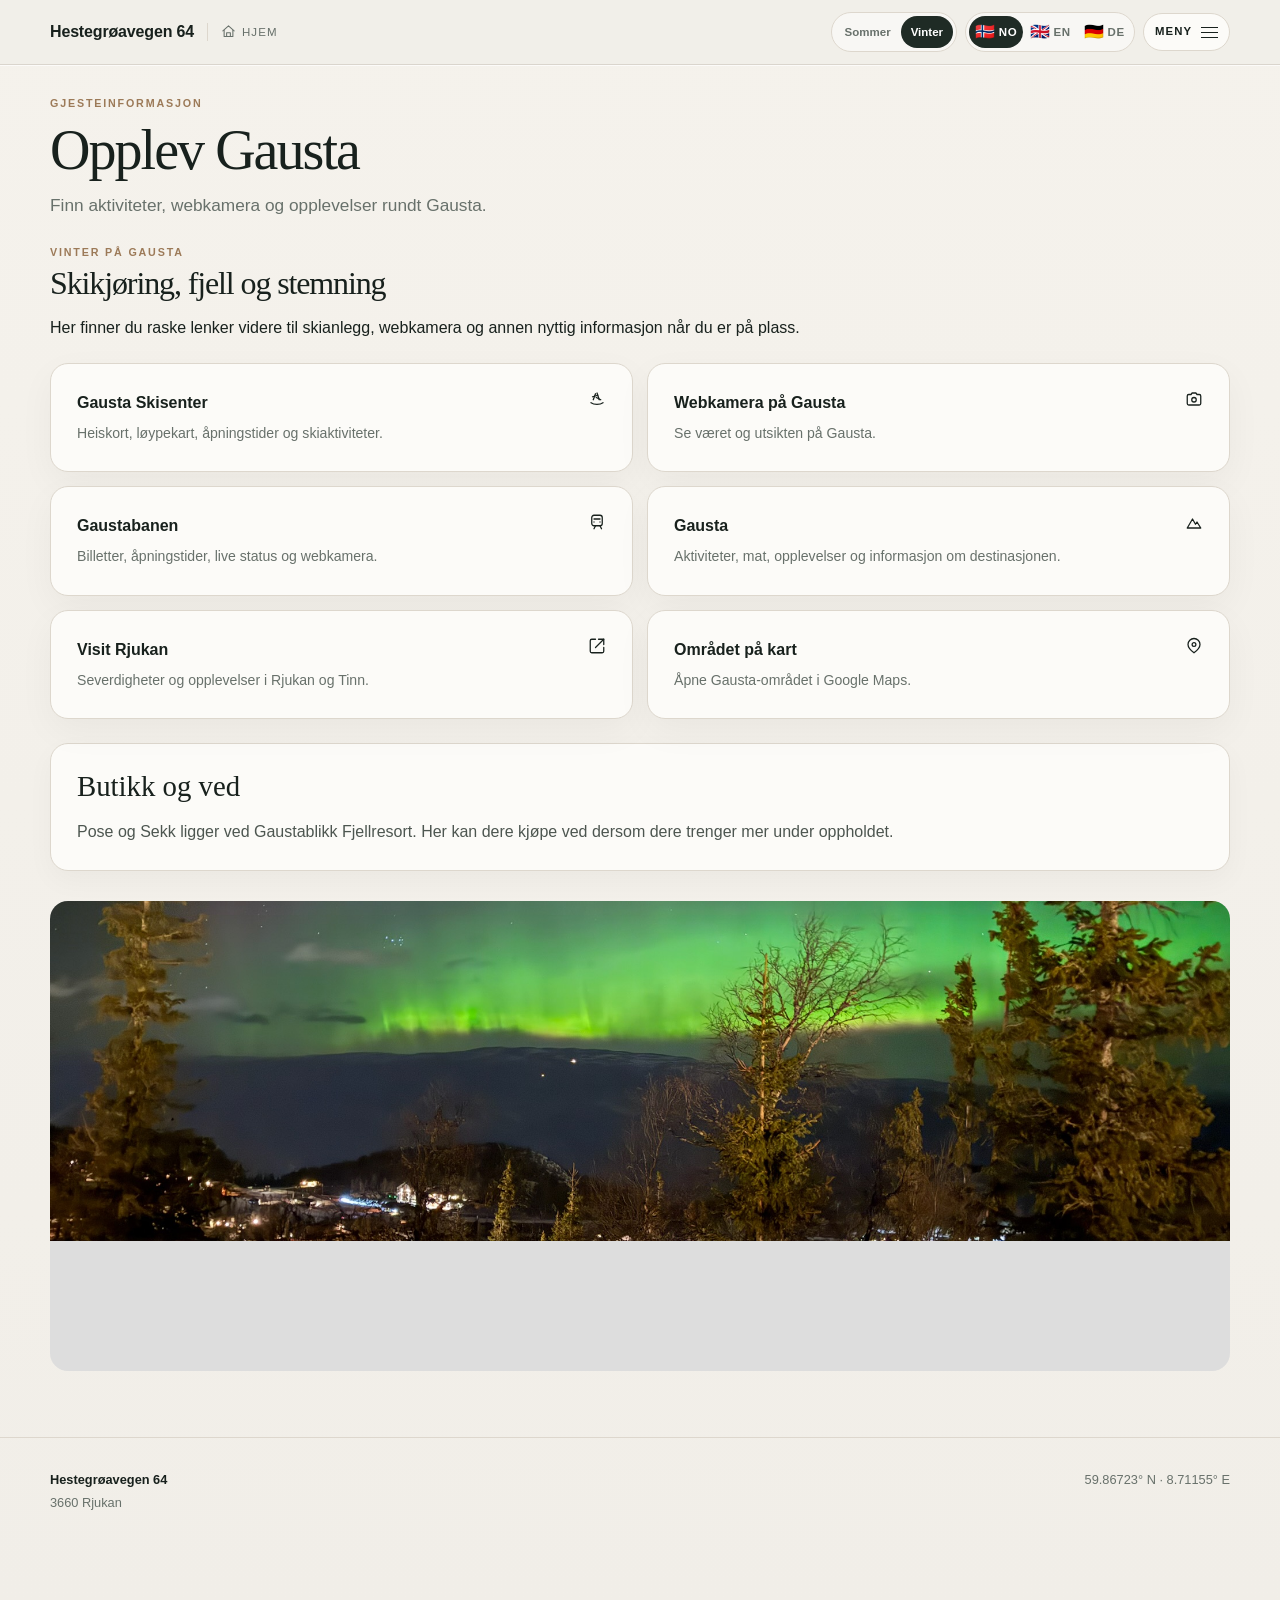
==== area.html @ 456c6215 "Add files via upload" ====
<!doctype html>
<html lang="no"><head>
<meta charset="utf-8"><meta name="viewport" content="width=device-width,initial-scale=1">
<meta name="theme-color" content="#1d2a24">
<title>Opplev Gausta · Hestegrøavegen 64</title>
<meta name="description" content="Finn aktiviteter, webkamera og opplevelser rundt Gausta.">
<link rel="stylesheet" href="site.css?v=18">
</head><body>

<header class="topbar">
<div class="wrap topbar-inner">
  <div class="brand-group"><a class="brand" href="index.html">Hestegrøavegen 64</a><a class="home-shortcut" href="index.html"><svg class="mini-icon" viewBox="0 0 24 24" fill="none" stroke="currentColor" stroke-width="1.7" stroke-linecap="round" stroke-linejoin="round" aria-hidden="true"><path d="m3 11 9-8 9 8"/><path d="M5 10v10h14V10"/><path d="M9 20v-6h6v6"/></svg><span data-no="Hjem" data-en="Home" data-de="Startseite">Hjem</span></a></div>
  <nav class="nav" id="nav"><div class="nav-mobile-title"><span data-no="Alle sider" data-en="All pages" data-de="Alle Seiten">Alle sider</span></div><a href="before.html" data-no="Før turen" data-en="Before your trip" data-de="Vor der Reise">Før turen</a><a href="arrival.html" data-no="Ankomst" data-en="Arrival" data-de="Anreise">Ankomst</a><a href="cabin.html" data-no="Under oppholdet" data-en="During your stay" data-de="Während des Aufenthalts">Under oppholdet</a><a href="checkout.html" data-no="Utsjekking" data-en="Check-out" data-de="Abreise">Utsjekking</a><a href="area.html" class="active" aria-current="page" data-no="Gausta" data-en="Gausta" data-de="Gausta">Gausta</a><a href="contact.html" data-no="Kontakt" data-en="Contact" data-de="Kontakt">Kontakt</a></nav>
  <div class="top-actions">
    <div class="season-switch" role="group" aria-label="Sesong" data-aria-no="Sesong" data-aria-en="Season" data-aria-de="Jahreszeit">
      <button class="season-btn" data-season="summer"><span data-no="Sommer" data-en="Summer" data-de="Sommer">Sommer</span></button>
      <button class="season-btn active" data-season="winter"><span data-no="Vinter" data-en="Winter" data-de="Winter">Vinter</span></button>
    </div>
    <div class="lang-switch" role="group" aria-label="Språk" data-aria-no="Språk" data-aria-en="Language" data-aria-de="Sprache"><button type="button" class="lang active" data-lang="no" aria-label="Norsk" lang="no" aria-pressed="true"><span class="lang-flag" aria-hidden="true">🇳🇴</span><span>NO</span></button><button type="button" class="lang" data-lang="en" aria-label="English" lang="en" aria-pressed="false"><span class="lang-flag" aria-hidden="true">🇬🇧</span><span>EN</span></button><button type="button" class="lang" data-lang="de" aria-label="Deutsch" lang="de" aria-pressed="false"><span class="lang-flag" aria-hidden="true">🇩🇪</span><span>DE</span></button></div>
    <button class="menu-btn" id="menuBtn" aria-expanded="false" aria-controls="nav"><span class="menu-label" data-no="Meny" data-en="Menu" data-de="Menü">Meny</span><span class="hamb"><i></i><i></i><i></i></span></button>
  </div>
</div>
</header>
<nav class="page-quicknav wrap" aria-label="Hurtigmeny" data-aria-no="Hurtigmeny" data-aria-en="Quick navigation" data-aria-de="Schnellnavigation"><a href="before.html" data-no="Før turen" data-en="Before your trip" data-de="Vor der Reise">Før turen</a><a href="arrival.html" data-no="Ankomst" data-en="Arrival" data-de="Anreise">Ankomst</a><a href="cabin.html" data-no="Under oppholdet" data-en="During your stay" data-de="Während des Aufenthalts">Under oppholdet</a><a href="checkout.html" data-no="Utsjekking" data-en="Check-out" data-de="Abreise">Utsjekking</a><a href="area.html" class="active" aria-current="page" data-no="Gausta" data-en="Gausta" data-de="Gausta">Gausta</a><a href="contact.html" data-no="Kontakt" data-en="Contact" data-de="Kontakt">Kontakt</a></nav>
<div class="pagehead"><div class="wrap">
  <p class="kicker" data-no="Gjesteinformasjon" data-en="Guest information" data-de="Gästeinformationen">Gjesteinformasjon</p>
  <h1 data-no="Opplev Gausta" data-en="Explore Gausta" data-de="Gausta erleben">Opplev Gausta</h1>
  <p class="pagelead" data-no="Finn aktiviteter, webkamera og opplevelser rundt Gausta." data-en="Find activities, webcams and experiences around Gausta." data-de="Entdecken Sie Aktivitäten, Webcams und Erlebnisse rund um Gausta.">Finn aktiviteter, webkamera og opplevelser rundt Gausta.</p>
</div></div>
<main class="content"><div class="wrap">

    <div class="gausta-intro winter-only">
      <p class="kicker" data-no="Vinter på Gausta" data-en="Winter at Gausta" data-de="Winter in Gausta">Vinter på Gausta</p>
      <h2 class="section-heading" data-no="Skikjøring, fjell og stemning" data-en="Skiing, mountains and atmosphere" data-de="Skifahren, Berge und gemütliche Atmosphäre">Skikjøring, fjell og stemning</h2>
      <p data-no="Her finner du raske lenker videre til skianlegg, webkamera og annen nyttig informasjon når du er på plass." data-en="Here you will find quick links to the ski resort, webcams and other useful information once you arrive." data-de="Hier finden Sie Links zum Skigebiet, zu Webcams und weitere nützliche Informationen für Ihren Aufenthalt.">Her finner du raske lenker videre til skianlegg, webkamera og annen nyttig informasjon når du er på plass.</p>
    </div>
    <div class="gausta-intro summer-only">
      <p class="kicker" data-no="Sommer på Gausta" data-en="Summer at Gausta" data-de="Sommer in Gausta">Sommer på Gausta</p>
      <h2 class="section-heading" data-no="Turer, utsikt og rolige dager" data-en="Hikes, views and slower days" data-de="Wanderungen, Aussicht und ruhige Tage">Turer, utsikt og rolige dager</h2>
      <p data-no="Sommeren på Gausta byr på turer, utsikt og lange dager ute. Bruk lenkene under for å planlegge aktiviteter og opplevelser i området." data-en="Summer at Gausta is made for hikes, views and long days outside. Use the links below to plan activities and experiences in the area." data-de="Der Sommer in Gausta bietet Wanderungen, schöne Ausblicke und lange Tage im Freien. Mit den folgenden Links können Sie Ihre Aktivitäten in der Umgebung planen.">Sommeren på Gausta byr på turer, utsikt og lange dager ute. Bruk lenkene under for å planlegge aktiviteter og opplevelser i området.</p>
    </div>
<div class="links">
  <a class="linkcard winter-only" href="https://www.gausta.com/gausta-skisenter/" target="_blank" rel="noopener"><div><strong data-no="Gausta Skisenter" data-en="Gausta Ski Resort" data-de="Skigebiet Gausta">Gausta Skisenter</strong><span data-no="Heiskort, løypekart, åpningstider og skiaktiviteter." data-en="Lift passes, piste map, opening hours and ski activities." data-de="Skipässe, Pistenplan, Öffnungszeiten und Wintersport.">Heiskort, løypekart, åpningstider og skiaktiviteter.</span></div><svg class="icon-svg" viewBox="0 0 24 24" fill="none" stroke="currentColor" stroke-width="1.7" stroke-linecap="round" stroke-linejoin="round" aria-hidden="true"><path d="M4 17c4 3 12 3 16 0"/><path d="M7 13 10 5"/><path d="m12 4 3 9"/><path d="m6 9 7-2"/><path d="m11 10 6 3"/></svg></a>
  <a class="linkcard" href="https://www.gausta.com/webkamera/" target="_blank" rel="noopener"><div><strong data-no="Webkamera på Gausta" data-en="Gausta webcams" data-de="Webcams in Gausta">Webkamera på Gausta</strong><span data-no="Se været og utsikten på Gausta." data-en="See the weather and views at Gausta." data-de="Sehen Sie das Wetter und die Aussicht in Gausta.">Se været og utsikten på Gausta.</span></div><svg class="icon-svg" viewBox="0 0 24 24" fill="none" stroke="currentColor" stroke-width="1.7" stroke-linecap="round" stroke-linejoin="round" aria-hidden="true"><path d="M14.5 4 16 6h3a2 2 0 0 1 2 2v10a2 2 0 0 1-2 2H5a2 2 0 0 1-2-2V8a2 2 0 0 1 2-2h3l1.5-2h5Z"/><circle cx="12" cy="13" r="3"/></svg></a>
  <a class="linkcard" href="https://gaustabanen.no/" target="_blank" rel="noopener"><div><strong>Gaustabanen</strong><span data-no="Billetter, åpningstider, live status og webkamera." data-en="Tickets, opening hours, live status and webcam." data-de="Tickets, Öffnungszeiten, aktueller Betriebsstatus und Webcams.">Billetter, åpningstider, live status og webkamera.</span></div><svg class="icon-svg" viewBox="0 0 24 24" fill="none" stroke="currentColor" stroke-width="1.7" stroke-linecap="round" stroke-linejoin="round" aria-hidden="true"><rect x="5" y="3" width="14" height="14" rx="3"/><path d="M8 21l2-4"/><path d="M16 17l2 4"/><path d="M8 8h8"/><path d="M8 12h.01"/><path d="M16 12h.01"/></svg></a>
  <a class="linkcard" href="https://www.gausta.com/" target="_blank" rel="noopener"><div><strong>Gausta</strong><span data-no="Aktiviteter, mat, opplevelser og informasjon om destinasjonen." data-en="Activities, dining, experiences and destination information." data-de="Aktivitäten, Gastronomie, Erlebnisse und Informationen zum Urlaubsort.">Aktiviteter, mat, opplevelser og informasjon om destinasjonen.</span></div><svg class="icon-svg" viewBox="0 0 24 24" fill="none" stroke="currentColor" stroke-width="1.7" stroke-linecap="round" stroke-linejoin="round" aria-hidden="true"><path d="m3 20 7-12 4 7 2-3 5 8H3Z"/></svg></a>
  <a class="linkcard" href="https://www.visitrjukan.com/" target="_blank" rel="noopener"><div><strong>Visit Rjukan</strong><span data-no="Severdigheter og opplevelser i Rjukan og Tinn." data-en="Attractions and experiences in Rjukan and Tinn." data-de="Sehenswürdigkeiten und Erlebnisse in Rjukan und Tinn.">Severdigheter og opplevelser i Rjukan og Tinn.</span></div><svg class="icon-svg" viewBox="0 0 24 24" fill="none" stroke="currentColor" stroke-width="1.7" stroke-linecap="round" stroke-linejoin="round" aria-hidden="true"><path d="M14 3h7v7"/><path d="M10 14 21 3"/><path d="M21 14v5a2 2 0 0 1-2 2H5a2 2 0 0 1-2-2V5a2 2 0 0 1 2-2h5"/></svg></a>
  <a class="linkcard" href="https://www.google.com/maps/search/?api=1&query=Gausta+Rjukan" target="_blank" rel="noopener"><div><strong data-no="Området på kart" data-en="Area map" data-de="Umgebung auf der Karte">Området på kart</strong><span data-no="Åpne Gausta-området i Google Maps." data-en="Open the Gausta area in Google Maps." data-de="Die Umgebung von Gausta in Google Maps öffnen.">Åpne Gausta-området i Google Maps.</span></div><svg class="icon-svg" viewBox="0 0 24 24" fill="none" stroke="currentColor" stroke-width="1.7" stroke-linecap="round" stroke-linejoin="round" aria-hidden="true"><path d="M20 10c0 5-8 11-8 11S4 15 4 10a8 8 0 1 1 16 0Z"/><circle cx="12" cy="10" r="2.5"/></svg></a>
</div>
<div class="section-zero"><section class="info-card"><h2  data-no="Butikk og ved" data-en="Shop and firewood" data-de="Geschäft und Brennholz">Butikk og ved</h2><p  data-no="Pose og Sekk ligger ved Gaustablikk Fjellresort. Her kan dere kjøpe ved dersom dere trenger mer under oppholdet." data-en="Pose og Sekk is by Gaustablikk Fjellresort. You can buy extra firewood here during your stay." data-de="Pose og Sekk liegt beim Gaustablikk Fjellresort. Dort können Sie zusätzliches Brennholz für Ihren Aufenthalt kaufen.">Pose og Sekk ligger ved Gaustablikk Fjellresort. Her kan dere kjøpe ved dersom dere trenger mer under oppholdet.</p></section></div><div class="season-showcase compact" data-season-panel="winter">
  <div class="gausta-photo">
    <div class="showcase-media compact-media">
      <div class="media-card large"><img loading="lazy" decoding="async" src="aurora.jpg" alt="Nordlys over Gausta" data-alt-no="Nordlys over Gausta" data-alt-en="Nordlys over Gausta" data-alt-de="Nordlichter über Gausta"></div>
    </div>

  </div>
</div>

<div class="season-showcase compact" data-season-panel="summer">
  <div class="gausta-photo">
    <div class="showcase-media compact-media">
      <div class="media-card large"><img loading="lazy" decoding="async" src="summer-deck.jpg" alt="Terrasse med sommerutsikt" data-alt-no="Terrasse med sommerutsikt" data-alt-en="Terrasse med sommerutsikt" data-alt-de="Terrasse mit Sommerausblick"></div>
    </div>

  </div>
</div>

</div></main>

<footer>
  <div class="wrap footer-grid">
    <div><strong>Hestegrøavegen 64</strong><span>3660 Rjukan</span></div>
    <div><span>59.86723° N · 8.71155° E</span></div>
  </div>
</footer>

<script src="site.js?v=18"></script>
</body></html>
---- site.css ----
:root{
 --bg:#f1efe9;--paper:#fbfaf7;--ink:#18211d;--muted:#68716b;--brand:#1f2b25;--accent:#9c7a58;
 --line:#d8d3ca;--soft:#e9e5de;--danger:#782f2f;--danger-bg:#f5ece9;--max:1180px;
 --shadow:0 18px 50px rgba(26,34,29,.09)
}
*{box-sizing:border-box}html{scroll-behavior:smooth}body{margin:0;background:var(--bg);color:var(--ink);font-family:-apple-system,BlinkMacSystemFont,"Segoe UI",Inter,Arial,sans-serif;line-height:1.58;-webkit-font-smoothing:antialiased}img{max-width:100%;display:block}a{color:inherit}button{font:inherit}.wrap{width:min(var(--max),calc(100% - 44px));margin:auto}
.topbar{position:sticky;top:0;z-index:70;background:rgba(241,239,233,.96);backdrop-filter:blur(18px);border-bottom:1px solid rgba(216,211,202,.9)}
.topbar-inner{height:74px;display:flex;align-items:center;justify-content:space-between;gap:22px}.brand-group{display:flex;align-items:center;gap:13px;min-width:0}.brand{font-weight:690;text-decoration:none;white-space:nowrap;letter-spacing:.002em}.home-shortcut{display:inline-flex;align-items:center;gap:6px;text-decoration:none;color:var(--muted);font-size:.72rem;text-transform:uppercase;letter-spacing:.09em;padding-left:13px;border-left:1px solid var(--line)}.mini-icon{width:15px;height:15px}
.nav{display:flex;align-items:center;gap:2px}.nav-mobile-title{display:none}.nav a{position:relative;text-decoration:none;font-size:.85rem;color:#505952;padding:10px 8px}.nav a:after{content:"";position:absolute;left:8px;right:8px;bottom:4px;height:1px;background:var(--ink);transform:scaleX(0);transform-origin:left;transition:.18s}.nav a:hover:after,.nav a.active:after{transform:scaleX(1)}.nav a.active{font-weight:650;color:var(--ink)}
.top-actions{display:flex;align-items:center;gap:8px}.season-switch,.lang-switch{display:flex;align-items:center;border:1px solid var(--line);background:rgba(255,255,255,.5);padding:3px;height:36px}.season-btn,.lang{border:0;background:transparent;height:28px;display:grid;place-items:center;cursor:pointer;color:var(--muted);font-size:.72rem;font-weight:720}.season-btn{padding:0 10px}.lang{width:35px;letter-spacing:.05em}.season-btn.active,.lang.active{background:var(--brand);color:#fff}
.menu-btn{display:none;align-items:center;gap:9px;height:38px;border:1px solid var(--line);background:var(--paper);padding:0 11px;cursor:pointer;color:var(--ink)}.menu-label{font-size:.71rem;text-transform:uppercase;letter-spacing:.09em;font-weight:760}.hamb{width:17px;display:grid;gap:4px}.hamb i{display:block;height:1px;background:currentColor}
.hero{min-height:82vh;position:relative;display:grid;align-items:end;background:url("hero.jpg") center 46%/cover no-repeat}.hero:before{content:"";position:absolute;inset:0;background:linear-gradient(180deg,rgba(12,18,15,.03) 20%,rgba(12,18,15,.81) 100%)}.hero-inner{position:relative;color:white;padding:128px 0 66px}
.kicker{margin:0 0 14px;text-transform:uppercase;letter-spacing:.17em;font-size:.67rem;font-weight:760;color:var(--accent)}.hero .kicker{color:#e2d1be}
.hero h1,.pagehead h1,.section-title h2,.section-heading,.feature-card h3,.contact-panel h2{font-family:"Iowan Old Style","Palatino Linotype","Book Antiqua",Palatino,Georgia,serif}.hero h1{font-size:clamp(3.5rem,8vw,7.2rem);font-weight:400;letter-spacing:-.045em;line-height:.84;margin:0;max-width:860px}.hero-intro{font-size:clamp(1.02rem,1.8vw,1.22rem);max-width:580px;color:#eef0ed;margin:25px 0 35px}.hero-meta{display:flex;flex-wrap:wrap;gap:16px 34px;padding-top:24px;border-top:1px solid rgba(255,255,255,.27);max-width:810px}.hero-meta div{min-width:150px}.hero-meta span{display:block;font-size:.67rem;text-transform:uppercase;letter-spacing:.11em;color:#d2d7d3;margin-bottom:3px}.hero-meta strong{font-size:.98rem;font-weight:620}
.home-intro{padding:86px 0 28px}.section-title{max-width:760px}.section-title h2{font-weight:400;letter-spacing:-.03em;line-height:1.01;font-size:clamp(2.35rem,5vw,4.1rem);margin:0}.lead,.pagelead{color:var(--muted);max-width:720px}.lead{font-size:1.02rem}
.primary-grid{display:grid;grid-template-columns:1.35fr .9fr .9fr;gap:18px;margin-top:34px}.feature-card{display:flex;min-height:285px;flex-direction:column;justify-content:space-between;background:var(--paper);border:1px solid var(--line);padding:30px;text-decoration:none;transition:.2s}.feature-card:first-child{background:var(--brand);color:#fff;border-color:var(--brand)}.feature-card:hover{transform:translateY(-3px);box-shadow:var(--shadow)}.feature-card .icon-wrap,.info-card .icon-wrap{width:40px;height:40px;display:grid;place-items:center;border:1px solid currentColor;opacity:.82}.icon-svg{width:20px;height:20px}.feature-card h3{font-size:1.95rem;font-weight:400;margin:38px 0 7px}.feature-card p{margin:0;color:var(--muted);font-size:.94rem}.feature-card:first-child p{color:#d8e1dc}.card-arrow{display:flex;align-items:center;justify-content:space-between;margin-top:28px;font-size:.75rem;text-transform:uppercase;letter-spacing:.1em;font-weight:720}
.secondary-grid{display:grid;grid-template-columns:repeat(4,1fr);margin:20px 0 92px;border-top:1px solid var(--line);border-bottom:1px solid var(--line)}.small-card{padding:24px 18px;text-decoration:none;border-right:1px solid var(--line)}.small-card:last-child{border-right:0}.small-card strong{display:block;font-size:.98rem;margin-bottom:5px}.small-card span{font-size:.84rem;color:var(--muted)}
.pagehead{padding:72px 0 40px}.back{display:inline-block;text-decoration:none;font-size:.74rem;text-transform:uppercase;letter-spacing:.12em;color:var(--muted);margin-bottom:36px}.back:before{content:"←";margin-right:8px}.pagehead h1{font-weight:400;letter-spacing:-.035em;font-size:clamp(3rem,6vw,5.4rem);line-height:.98;margin:0 0 18px}.pagelead{font-size:1.04rem;margin:0}.content{padding:0 0 88px}
.card,.info-card,.linkcard,.emergency{background:var(--paper);border:1px solid var(--line);padding:26px}.card h3,.info-card h3{margin:0 0 8px;font-size:1.04rem}.card p,.info-card p{margin:0;color:#4d5650}.info-grid{display:grid;grid-template-columns:repeat(2,1fr);gap:14px}.info-card .icon-wrap{margin-bottom:22px}.badge{display:inline-block;margin-top:15px;padding:5px 8px;border:1px solid var(--line);font-size:.72rem;font-weight:720;letter-spacing:.05em}
.cabin-hub{margin:0 0 34px}.topic-grid{display:grid;grid-template-columns:repeat(5,1fr);border-top:1px solid var(--line);border-bottom:1px solid var(--line)}.topic-grid a{display:grid;grid-template-columns:auto 1fr auto;gap:10px;align-items:center;text-decoration:none;padding:17px 14px;border-right:1px solid var(--line);transition:.18s}.topic-grid a:last-child{border-right:0}.topic-grid a:hover{background:rgba(255,255,255,.45)}.topic-index{font-size:.66rem;color:var(--accent);letter-spacing:.08em}.topic-grid strong{font-size:.9rem;font-weight:650}
.two{display:grid;grid-template-columns:1.08fr .92fr;gap:26px;align-items:start}.section{margin-top:38px}.anchor-section{scroll-margin-top:100px}.photo{overflow:hidden;background:#ddd;min-height:300px}.photo img{width:100%;height:100%;object-fit:cover}.section-heading{font-weight:400;font-size:clamp(2rem,4vw,3.2rem);line-height:1.02;margin:0 0 22px}.steps{display:grid;border-top:1px solid var(--line)}.step{display:grid;grid-template-columns:52px 1fr;gap:14px;padding:18px 0;border-bottom:1px solid var(--line)}.step-num{font-family:"Iowan Old Style",Palatino,Georgia,serif;font-size:1.28rem;color:var(--accent)}.note{margin-top:20px;padding:18px 20px;background:#e7ebe7;border-left:2px solid #31453a;color:#3c4942}
.gallery{display:grid;grid-template-columns:1.7fr 1fr 1fr;gap:10px;margin-top:24px}.gallery img{width:100%;height:220px;object-fit:cover}.gallery img:first-child{height:450px;grid-row:span 2}.btnrow{display:flex;flex-wrap:wrap;gap:10px;margin-top:20px}.btn{display:inline-flex;align-items:center;gap:9px;text-decoration:none;padding:12px 16px;border:1px solid var(--brand);background:var(--brand);color:white;font-size:.86rem;font-weight:650}.btn.light{background:transparent;color:var(--ink);border-color:var(--line)}.btn svg{width:17px;height:17px}
.checklist{display:grid;border-top:1px solid var(--line)}.check{display:flex;gap:14px;align-items:flex-start;padding:17px 0;border-bottom:1px solid var(--line)}.check input{margin-top:3px;width:19px;height:19px;accent-color:var(--brand)}
.links{display:grid;grid-template-columns:repeat(2,1fr);gap:14px}.linkcard{text-decoration:none;display:flex;justify-content:space-between;gap:18px;transition:.2s}.linkcard:hover{transform:translateY(-2px);box-shadow:var(--shadow)}.linkcard strong{display:block;margin-bottom:5px}.linkcard span{color:var(--muted);font-size:.88rem}.linkcard svg{width:18px;height:18px;flex:0 0 auto}
.contact-panel{background:var(--brand);color:#fff;padding:38px}.contact-panel h2{font-weight:400;font-size:2.45rem;margin:0 0 8px}.contact-panel p{color:#dce4df;max-width:650px}.contact-actions{display:grid;grid-template-columns:repeat(3,1fr);gap:10px;margin-top:26px}.contact-action{display:flex;gap:12px;align-items:center;text-decoration:none;border:1px solid rgba(255,255,255,.22);padding:16px;color:white}.contact-action svg{width:19px;height:19px}.emergency{margin-top:20px;background:var(--danger-bg);border-color:#e1c9c3}.emergency-head{display:flex;align-items:center;gap:12px}.emergency-head svg{width:21px;height:21px;color:var(--danger)}.emergency h3{margin:0}.emergency p{color:#66504d}.emergency-grid{display:grid;grid-template-columns:repeat(4,1fr);gap:8px;margin-top:18px}.emergency-grid a{text-decoration:none;background:white;border:1px solid #e0ccc7;padding:14px}.emergency-grid strong{display:block;font-size:1.42rem;color:var(--danger)}.emergency-grid span{font-size:.79rem;color:#66504d}.sauna-placeholder{border-style:dashed;background:#f7f5f0}
.winter-only{display:block}.summer-only{display:none!important}html[data-season="summer"] .winter-only{display:none!important}html[data-season="summer"] .summer-only{display:flex!important}
footer{border-top:1px solid var(--line);padding:32px 0 96px}.footer-grid{display:flex;justify-content:space-between;gap:20px;color:var(--muted);font-size:.8rem}.footer-grid div{display:grid;gap:2px}.footer-grid strong{color:var(--ink)}.bottomnav{display:none}
@media(max-width:980px){
 .topbar-inner{height:64px}.nav{display:none;position:absolute;top:64px;left:0;right:0;background:var(--paper);border-bottom:1px solid var(--line);padding:16px 20px 22px;box-shadow:var(--shadow);grid-template-columns:1fr 1fr;gap:0}.nav.open{display:grid}.nav-mobile-title{display:block;grid-column:1/-1;padding:4px 8px 11px;margin-bottom:6px;border-bottom:1px solid var(--line);font-size:.67rem;text-transform:uppercase;letter-spacing:.13em;color:var(--muted)}.nav a{padding:12px 8px;border-bottom:1px solid var(--line)}.nav a:after{display:none}.menu-btn{display:flex}.primary-grid{grid-template-columns:1fr 1fr}.feature-card:first-child{grid-column:span 2}.secondary-grid{grid-template-columns:1fr 1fr}.small-card{border-bottom:1px solid var(--line)}.small-card:nth-child(2){border-right:0}.two{grid-template-columns:1fr}.contact-actions{grid-template-columns:1fr}.topic-grid{grid-template-columns:repeat(3,1fr)}
}
@media(max-width:680px){
 .wrap{width:min(var(--max),calc(100% - 24px))}.topbar-inner{height:104px;display:grid;grid-template-columns:1fr auto;grid-template-rows:56px 48px;gap:0 12px}.brand-group{grid-column:1;grid-row:1}.brand{font-size:.88rem}.home-shortcut{padding-left:9px}.home-shortcut span{display:none}.menu-btn{grid-column:2;grid-row:1;height:36px;align-self:center}.top-actions{display:contents}.season-switch{grid-column:1;grid-row:2;justify-self:start;height:34px}.lang-switch{grid-column:2;grid-row:2;justify-self:end;height:34px}.season-btn{height:26px;padding:0 11px}.lang{height:26px}.nav{top:104px;grid-template-columns:1fr}.nav-mobile-title{grid-column:1}
 .hero{min-height:72vh}.hero-inner{padding:88px 0 34px}.hero h1{font-size:3.5rem}.hero-meta{display:grid;grid-template-columns:1fr 1fr;gap:14px}.home-intro{padding:50px 0 20px}.primary-grid{grid-template-columns:1fr}.feature-card:first-child{grid-column:auto}.feature-card{min-height:225px;padding:24px}.secondary-grid{grid-template-columns:1fr 1fr;margin-bottom:94px}.small-card{padding:18px 14px}.pagehead{padding:42px 0 26px}.back{margin-bottom:24px}.pagehead h1{font-size:3rem}.content{padding-bottom:90px}.info-grid{grid-template-columns:1fr}.topic-grid{grid-template-columns:1fr 1fr}.topic-grid a:nth-child(even){border-right:0}.topic-grid a:last-child{grid-column:1/-1;border-top:1px solid var(--line)}.anchor-section{scroll-margin-top:120px}.gallery{grid-template-columns:1fr 1fr}.gallery img:first-child{height:250px;grid-column:span 2;grid-row:auto}.gallery img{height:170px}.links{grid-template-columns:1fr}.emergency-grid{grid-template-columns:1fr 1fr}.contact-panel{padding:26px}.footer-grid{display:grid}
 .bottomnav{display:grid;grid-template-columns:repeat(5,1fr);position:fixed;bottom:0;left:0;right:0;z-index:60;background:rgba(251,250,247,.97);backdrop-filter:blur(14px);border-top:1px solid var(--line);padding:7px 6px max(8px,env(safe-area-inset-bottom))}.bottomnav a{text-decoration:none;text-align:center;color:#6a726c;font-size:.63rem;padding:2px}.bottomnav a.active{color:var(--brand);font-weight:700}.bottom-icon{width:18px;height:18px;margin:0 auto 3px}
}

/* v6 image-led updates */
.hero{background-position:center;background-size:cover;background-repeat:no-repeat}
html[data-season="winter"] .hero{background-image:linear-gradient(180deg,rgba(13,24,22,.18),rgba(13,24,22,.58)),url('hero-winter.jpg')}
html[data-season="summer"] .hero{background-image:linear-gradient(180deg,rgba(15,25,24,.18),rgba(15,25,24,.52)),url('hero-summer.jpg')}

html[data-season="winter"] .feature-card.winter-only{display:flex!important}
html[data-season="summer"] .feature-card.summer-only{display:flex!important}
html[data-season="summer"] .season-notice.summer-only{display:block!important}

.season-overview{padding:44px 0 0}
.season-showcase{display:none;margin-bottom:28px}
html[data-season="winter"] .season-showcase[data-season-panel="winter"]{display:block}
html[data-season="summer"] .season-showcase[data-season-panel="summer"]{display:block}
.showcase-grid{display:grid;grid-template-columns:1.18fr .82fr;gap:26px;align-items:start}
.showcase-media{display:grid;grid-template-columns:1.35fr 1fr;gap:12px}
.media-card{overflow:hidden;background:#ddd;min-height:220px}
.media-card img{display:block;width:100%;height:100%;object-fit:cover}
.media-card.large{min-height:470px}
.stack{display:grid;gap:12px}
.stack .media-card{min-height:229px}
.showcase-copy{background:var(--paper);border:1px solid var(--line);padding:28px}
.showcase-copy .lead{margin:0 0 18px}
.showcase-list{margin:18px 0 0;padding-left:18px;display:grid;gap:10px;color:#4d5650}
.showcase-list li{padding-left:4px}
.showcase-copy .btnrow{margin-top:22px}
.compact{margin-bottom:24px}
.compact-grid{grid-template-columns:1fr 1fr;align-items:stretch}
.compact-media{display:block}
.compact-copy{display:flex;flex-direction:column;justify-content:center}

.section-zero{margin:0 0 30px}
.cabin-gallery{display:grid;grid-template-columns:1.25fr 1fr 1fr;gap:10px}
.cabin-gallery img{width:100%;height:210px;object-fit:cover;display:block}
.cabin-gallery img:first-child{grid-row:span 2;height:430px}

.route-grid{display:grid;grid-template-columns:1.03fr .97fr;gap:24px;align-items:start}
.route-map img{width:100%;height:100%;object-fit:cover;display:block}
.route-copy p{margin-top:0}
.route-copy .note{margin-top:18px}
.winter-strip{display:grid;grid-template-columns:1fr 1fr;gap:10px}
.winter-strip img{width:100%;height:260px;display:block;object-fit:cover}
.season-notice{background:var(--paper);border:1px solid var(--line);padding:26px}
.season-notice p:last-of-type{margin-bottom:0}

@media(max-width:980px){
  .showcase-grid,.compact-grid,.route-grid{grid-template-columns:1fr}
  .showcase-copy,.compact-copy{padding:24px}
}
@media(max-width:680px){
  .season-overview{padding-top:30px}
  .showcase-media{grid-template-columns:1fr}
  .media-card.large{min-height:300px}
  .stack{grid-template-columns:1fr 1fr;gap:10px}
  .stack .media-card{min-height:160px}
  .compact .stack{grid-template-columns:1fr}
  .cabin-gallery{grid-template-columns:1fr 1fr}
  .cabin-gallery img:first-child{grid-column:span 2;grid-row:auto;height:260px}
  .cabin-gallery img{height:170px}
  .winter-strip{grid-template-columns:1fr}
  .winter-strip img{height:220px}
}

/* v6 final polish */
:root{
  --paper:#fcfbf8;
  --bg:#f3f0ea;
  --line:#ddd7cd;
  --shadow:0 20px 60px rgba(26,34,29,.075);
  --radius:18px;
}
body{background:linear-gradient(180deg,#f5f2ec 0,#f1eee8 100%)}
.topbar{box-shadow:0 1px 0 rgba(255,255,255,.7)}
.brand{letter-spacing:-.01em}
.hero:before{content:"";position:absolute;inset:0;background:linear-gradient(180deg,rgba(10,17,14,.05) 12%,rgba(10,17,14,.36) 54%,rgba(10,17,14,.75) 100%)}
html[data-season="summer"] .hero:before{background:linear-gradient(180deg,rgba(12,20,16,.02) 10%,rgba(12,20,16,.22) 52%,rgba(12,20,16,.66) 100%)}
.hero-inner{padding-bottom:72px}
.hero-meta{max-width:880px}
.feature-card,.info-card,.card,.linkcard,.showcase-copy,.season-notice,.contact-panel,.emergency{border-radius:var(--radius)}
.feature-card,.linkcard,.showcase-copy,.contact-panel{box-shadow:0 12px 36px rgba(25,34,29,.045)}
.photo,.media-card,.cabin-gallery img,.winter-strip img{border-radius:var(--radius)}
.btn{border-radius:999px;padding:12px 18px;transition:.18s}.btn:hover{transform:translateY(-1px)}
.lang-switch,.season-switch,.menu-btn{border-radius:999px}
.season-btn.active,.lang.active{border-radius:999px}
.topic-grid{border:1px solid var(--line);border-radius:var(--radius);overflow:hidden;background:rgba(255,255,255,.32)}
.topic-grid a{border-right:1px solid var(--line)}
.cabin-hub{margin-top:8px}
.section-title h2,.pagehead h1,.section-heading{letter-spacing:-.035em}
.pagehead{padding-top:70px}
.pagelead{font-size:1.08rem}
.info-card{box-shadow:0 10px 28px rgba(25,34,29,.035)}
.note{border-radius:12px;border-left:0;padding:18px 20px;background:#e8ede8}

.sauna-section{display:grid;grid-template-columns:1.06fr .94fr;gap:28px;background:var(--paper);border:1px solid var(--line);border-radius:var(--radius);padding:30px;box-shadow:var(--shadow)}
.sauna-copy .lead{margin:0 0 24px}.sauna-steps{border-top:1px solid var(--line)}
.sauna-step{display:grid;grid-template-columns:42px 1fr;gap:14px;padding:17px 0;border-bottom:1px solid var(--line)}
.sauna-step>span{font-family:"Iowan Old Style",Palatino,Georgia,serif;color:var(--accent);font-size:1.15rem}
.sauna-step strong{display:block;margin-bottom:4px}.sauna-step p{margin:0;color:#515a54}
.sauna-rules{margin-top:24px;padding:22px;border-radius:14px;background:#eff1ed}.sauna-rules h3{margin:0 0 12px;font-size:1rem}.sauna-rules ul{margin:0;padding-left:19px;display:grid;gap:8px;color:#465049}
.sauna-photos{display:grid;grid-template-columns:1fr;gap:14px}.sauna-photos figure{margin:0;background:#f5f2ec;border:1px solid var(--line);border-radius:16px;overflow:hidden}.sauna-photos img{width:100%;height:350px;object-fit:cover;display:block}.sauna-photos figcaption{display:grid;gap:3px;padding:14px 16px}.sauna-photos figcaption strong{font-size:.9rem}.sauna-photos figcaption span{font-size:.82rem;color:var(--muted)}

@media(max-width:980px){
  .sauna-section{grid-template-columns:1fr}
  .sauna-photos{grid-template-columns:1fr 1fr}
  .sauna-photos img{height:300px}
}
@media(max-width:680px){
  .hero-inner{padding-bottom:38px}
  .feature-card,.info-card,.card,.linkcard,.showcase-copy,.contact-panel,.emergency,.season-notice{border-radius:15px}
  .topic-grid{border-radius:15px}
  .sauna-section{padding:20px;border-radius:15px}
  .sauna-photos{grid-template-columns:1fr}
  .sauna-photos img{height:300px}
}

/* Guest guide: fast access before photographs. */
.quick-start{padding:24px 0;background:var(--paper);border-bottom:1px solid var(--line)}
.quick-start .kicker{margin-bottom:12px}
.quick-links{display:grid;grid-template-columns:repeat(5,minmax(0,1fr));gap:10px}
.quick-link{display:flex;align-items:center;justify-content:center;text-align:center;min-height:48px;padding:10px 12px;background:var(--brand);color:white;border:1px solid var(--brand);border-radius:12px;text-decoration:none;font-size:.9rem;font-weight:650}

.quick-link:hover{background:#344a3c;color:white}
.hero{min-height:48vh}.hero-inner{padding-top:72px}.hero h1{font-size:clamp(3rem,7vw,6rem)}
.home-intro{padding-top:48px}.secondary-grid{margin-bottom:28px}.season-overview{padding-bottom:48px}
.pretrip-grid{display:grid;grid-template-columns:repeat(2,minmax(0,1fr));gap:20px}
.info-card h2{font-family:"Iowan Old Style",Palatino,Georgia,serif;font-size:1.8rem;font-weight:400;line-height:1.15;margin:0 0 16px}
.lock-guide{display:grid;grid-template-columns:1.2fr .8fr;gap:32px;background:var(--paper);padding:30px;border:1px solid var(--line);border-radius:var(--radius)}
.lock-guide h3{margin:0 0 8px}.lock-guide .step p{margin:0}.lock-photo{margin:0;display:flex;justify-content:center}.lock-photo img{width:auto;max-width:100%;height:auto;max-height:570px;object-fit:contain;border-radius:12px}
.map-panel{min-width:0}.route-map{display:block;min-height:0}.route-map img{height:auto;object-fit:contain}.map-panel .btnrow{margin-top:12px}
.cabin-gallery{margin-top:40px}.check:has(input:checked) span{color:var(--muted)}
a:focus-visible,button:focus-visible,input:focus-visible{outline:3px solid #976528;outline-offset:4px}
button{cursor:pointer}.lang,.season-btn{min-height:32px}.lang-switch,.season-switch{height:40px}
@media(min-width:681px) and (max-width:1250px){
 .topbar-inner{height:64px}.nav{display:none;position:absolute;top:64px;left:0;right:0;background:var(--paper);border-bottom:1px solid var(--line);padding:16px 20px 22px;box-shadow:var(--shadow);grid-template-columns:1fr 1fr;gap:0}.nav.open{display:grid}.nav-mobile-title{display:block;grid-column:1/-1;padding:4px 8px 11px;margin-bottom:6px;border-bottom:1px solid var(--line);font-size:.67rem;text-transform:uppercase;letter-spacing:.13em;color:var(--muted)}.nav a{padding:12px 8px;border-bottom:1px solid var(--line)}.nav a:after{display:none}.menu-btn{display:flex}
}
@media(max-width:680px){
 .quick-start{padding:18px 0}.quick-links{grid-template-columns:repeat(3,minmax(0,1fr));gap:8px}.quick-link{font-size:.83rem;padding:9px 6px}
 .hero{min-height:0}.hero-inner{padding-top:52px;padding-bottom:32px}.hero h1{font-size:2.9rem;line-height:.98}.hero-meta{gap:12px}.hero-meta div{min-width:0}
 .pretrip-grid,.lock-guide{grid-template-columns:1fr}.lock-guide{padding:20px;gap:24px}.lock-photo img{max-height:520px}
 .season-switch,.lang-switch{height:38px}.season-btn,.lang{height:30px;min-height:30px}.home-intro{padding-top:34px}
 .nav{max-height:calc(100dvh - 180px);overflow-y:auto}.season-overview{padding-bottom:20px}
}
@media(prefers-reduced-motion:reduce){html{scroll-behavior:auto}*{transition:none!important}}


/* Three languages with flags; keep the existing mobile header compact. */
.lang{display:flex;align-items:center;justify-content:center;gap:4px;width:54px;min-width:54px;padding:0 3px}
.lang-flag{font-size:1rem;line-height:1;letter-spacing:0}
@media(max-width:680px){.lang{width:50px;min-width:50px}.topbar-inner{column-gap:8px}.season-btn{padding:0 8px}.lang-switch{min-width:0}}
@media(min-width:681px) and (max-width:1350px){
 .topbar-inner{height:64px}.nav{display:none;position:absolute;top:64px;left:0;right:0;background:var(--paper);border-bottom:1px solid var(--line);padding:16px 20px 22px;box-shadow:var(--shadow);grid-template-columns:1fr 1fr;gap:0}.nav.open{display:grid}.nav-mobile-title{display:block;grid-column:1/-1;padding:4px 8px 11px;margin-bottom:6px;border-bottom:1px solid var(--line);font-size:.67rem;text-transform:uppercase;letter-spacing:.13em;color:var(--muted)}.nav a{padding:12px 8px;border-bottom:1px solid var(--line)}.nav a:after{display:none}.menu-btn{display:flex}
}
html[lang="de"] .nav a{font-size:.8rem}
@media(max-width:360px){.season-btn{padding:0 5px}.lang{width:48px;min-width:48px}}

/* Five equally styled shortcuts: three plus two on narrow screens. */
html[data-season="winter"] .linkcard.winter-only{display:flex}
@media(max-width:680px){
 .quick-links{grid-template-columns:repeat(6,minmax(0,1fr))}
 .quick-link{grid-column:span 2;overflow-wrap:anywhere}
 .quick-link:nth-last-child(-n+2){grid-column:span 3}
}

/* Bed widths for guests bringing their own sheets. */
.bed-info{margin-top:24px}
.bed-sizes{width:100%;border-collapse:collapse;margin-top:18px;font-size:.9rem;line-height:1.5}
.bed-sizes caption{text-align:left;font-weight:700;margin-bottom:10px;font-size:1rem}
.bed-sizes th,.bed-sizes td{text-align:left;vertical-align:top;padding:12px 8px;border-bottom:1px solid var(--line);overflow-wrap:anywhere}
.bed-sizes th:first-child{padding-left:0;width:38%}
.bed-sizes thead th{font-size:.8rem;color:var(--muted)}
.bed-sizes tbody th{font-weight:600}
.bed-info .note strong{display:block;margin-bottom:6px}

/* Arrival and in-stay guidance, version 3. */
.parking-important{margin:18px 0;padding:18px 20px;border:2px solid #8d5427;border-radius:12px;background:#fbf0df}
.parking-important strong{display:block;font-size:1.05rem;margin-bottom:7px;color:#653b1b}
.stay-links{display:flex;flex-wrap:wrap;gap:10px;margin:0 0 28px}
html[data-season="winter"] .stay-links .winter-only{display:inline-flex}
.coffee-guide{display:grid;grid-template-columns:1fr 1fr;gap:24px;padding:26px;border:1px solid var(--line);border-radius:var(--radius);background:var(--paper);align-items:start}
.coffee-guide .info-card{padding:0;border:0;box-shadow:none;background:transparent}
.coffee-guide .photo{min-height:0}
.coffee-guide .photo img{width:100%;height:auto;max-height:380px;object-fit:contain}
@media(max-width:980px){.coffee-guide{grid-template-columns:1fr;gap:18px}.coffee-guide .photo{max-width:480px}}
@media(max-width:680px){.coffee-guide{padding:20px}}

/* Compact home: six destinations, one welcome image, essential arrival times. */
.home-page .quick-links{grid-template-columns:repeat(6,minmax(0,1fr))}
.home-page .quick-link,.home-page .quick-link:nth-last-child(-n+2){grid-column:auto;overflow-wrap:normal}
.home-page .hero{min-height:0}
.home-page .hero-inner{padding:40px 0 28px}
.home-page .hero h1{font-size:clamp(2.1rem,5vw,4rem);line-height:1.05}
.home-page .hero-meta{margin-top:22px;padding-top:18px}
.home-page footer{padding:18px 0 24px}
@media(max-width:680px){
 .home-page .quick-links{grid-template-columns:repeat(3,minmax(0,1fr))}
 .home-page .quick-link{min-height:52px;padding:8px 5px;font-size:.8rem}
 .home-page .hero-inner{padding:28px 0 24px}
 .home-page .hero h1{font-size:2.15rem}
 .home-page .hero-meta{margin-top:18px;gap:10px}
 .home-page footer{padding-bottom:84px}
}

/* Matching six-item mobile navigation, with room for translated labels. */
@media(max-width:680px){
 .bottomnav{grid-template-columns:repeat(3,minmax(0,1fr));gap:4px;padding:6px 8px max(8px,env(safe-area-inset-bottom))}
 .bottomnav a{display:flex;align-items:center;justify-content:center;min-height:40px;padding:5px 7px;font-size:.72rem;line-height:1.25;border-radius:8px}
 .bottomnav a.active{background:var(--soft)}
 footer,.home-page footer{padding-bottom:130px}
 .nav{max-height:calc(100dvh - 224px)}
}

/* Version 6: practical answers first, with a single topic overview. */
.pagehead{padding:30px 0 24px}.pagehead .kicker{margin-bottom:8px}
.pagehead h1{font-size:clamp(2.2rem,4.5vw,3.5rem);margin-bottom:12px;line-height:1.08}
.pagehead .btnrow{margin-top:16px}.content{padding-bottom:42px}
.cabin-hub .topic-grid{display:grid;grid-template-columns:repeat(3,minmax(0,1fr));gap:8px;border:0;background:none;overflow:visible}
.cabin-hub .topic-grid a,.cabin-hub .topic-grid a:last-child{display:flex;align-items:center;justify-content:space-between;gap:10px;grid-column:auto;border:1px solid var(--line);border-radius:10px;padding:14px;min-height:48px;background:var(--paper)}
.cabin-hub .topic-grid strong{font-size:.92rem;overflow-wrap:anywhere}
.linen-details summary{cursor:pointer;min-height:44px;padding:10px 0;font-weight:600}
.linen-details[open] summary{margin-bottom:12px}
.linen-details summary:focus-visible{outline:3px solid #976528;outline-offset:4px}
.info-grid{align-items:start}
.season-showcase{margin-top:30px}.section-zero:has(> .info-card){margin-top:24px}
#safety .info-grid{margin:18px 0}#safety .btn{margin-top:8px}
@media(max-width:680px){
 .topbar{position:relative}
 .topbar-inner{height:92px;grid-template-rows:48px 44px}
 .nav{top:92px;max-height:calc(100dvh - 206px)}
 .pagehead{padding:22px 0 20px}.pagehead h1{font-size:2.25rem}
 .pagehead .kicker{display:none}.pagelead{font-size:.96rem}
 .cabin-hub .topic-grid{grid-template-columns:repeat(2,minmax(0,1fr))}
 .anchor-section{scroll-margin-top:16px}
 .bottomnav{grid-template-columns:repeat(3,minmax(0,1fr))}
 .bottomnav a{min-height:44px}
 footer,.home-page footer{padding-bottom:calc(130px + env(safe-area-inset-bottom))}
}

/* Short seasonal introduction above the Gausta links; photos stay below. */
.gausta-intro{margin-bottom:22px}.gausta-intro .kicker{margin-bottom:6px}
.gausta-intro .section-heading{font-size:clamp(1.5rem,3vw,2rem);margin-bottom:10px}
html[data-season="summer"] .gausta-intro.summer-only{display:block!important}
.gausta-photo img{display:block;width:100%;max-height:340px;object-fit:cover}

/* Version 8: no bottom navigation on home; compact navigation elsewhere. */
@media(max-width:680px){
 .bottomnav{gap:2px;padding:4px 8px max(4px,env(safe-area-inset-bottom))}
 .bottomnav a{min-height:36px;padding:3px 6px;font-size:.72rem;line-height:1.2}
 footer{padding-bottom:calc(108px + env(safe-area-inset-bottom))}
 .home-page footer{padding-bottom:24px}
}

/* Version 9: compact mobile shortcuts above the page title. */
.page-quicknav{display:none}
@media(max-width:680px){
 .page-quicknav{display:grid;grid-template-columns:repeat(3,minmax(0,1fr));gap:2px;margin-top:8px;padding:4px 0;border-bottom:1px solid var(--line)}
 .page-quicknav a{display:flex;align-items:center;justify-content:center;min-width:0;min-height:36px;padding:3px 6px;text-align:center;text-decoration:none;color:var(--muted);font-size:.72rem;line-height:1.2;border-radius:8px;overflow-wrap:anywhere}
 .page-quicknav a.active{background:var(--soft);color:var(--brand);font-weight:700}
 footer,.home-page footer{padding-bottom:max(24px,env(safe-area-inset-bottom))}
}

/* Illustrated guest instructions. */
.appliance-guide{padding:26px;border:1px solid var(--line);border-radius:var(--radius);background:var(--paper)}
.guest-steps{padding-left:24px}.guest-steps li{padding:8px 0 12px 6px}.guest-steps p{margin:6px 0 0}
.guide-photos{display:grid;grid-template-columns:1fr 1fr;gap:18px;margin-top:24px}
.guide-photos.single{grid-template-columns:minmax(0,440px)}
.guide-photos figure{margin:0;min-width:0}.guide-photos img{display:block;width:100%;max-height:480px;object-fit:contain;border-radius:10px;background:var(--soft)}
.guide-photos figcaption{font-size:.85rem;color:var(--muted);padding-top:8px}
@media(max-width:680px){.appliance-guide{padding:18px}.guide-photos{grid-template-columns:1fr}.guide-photos img{max-height:400px}}
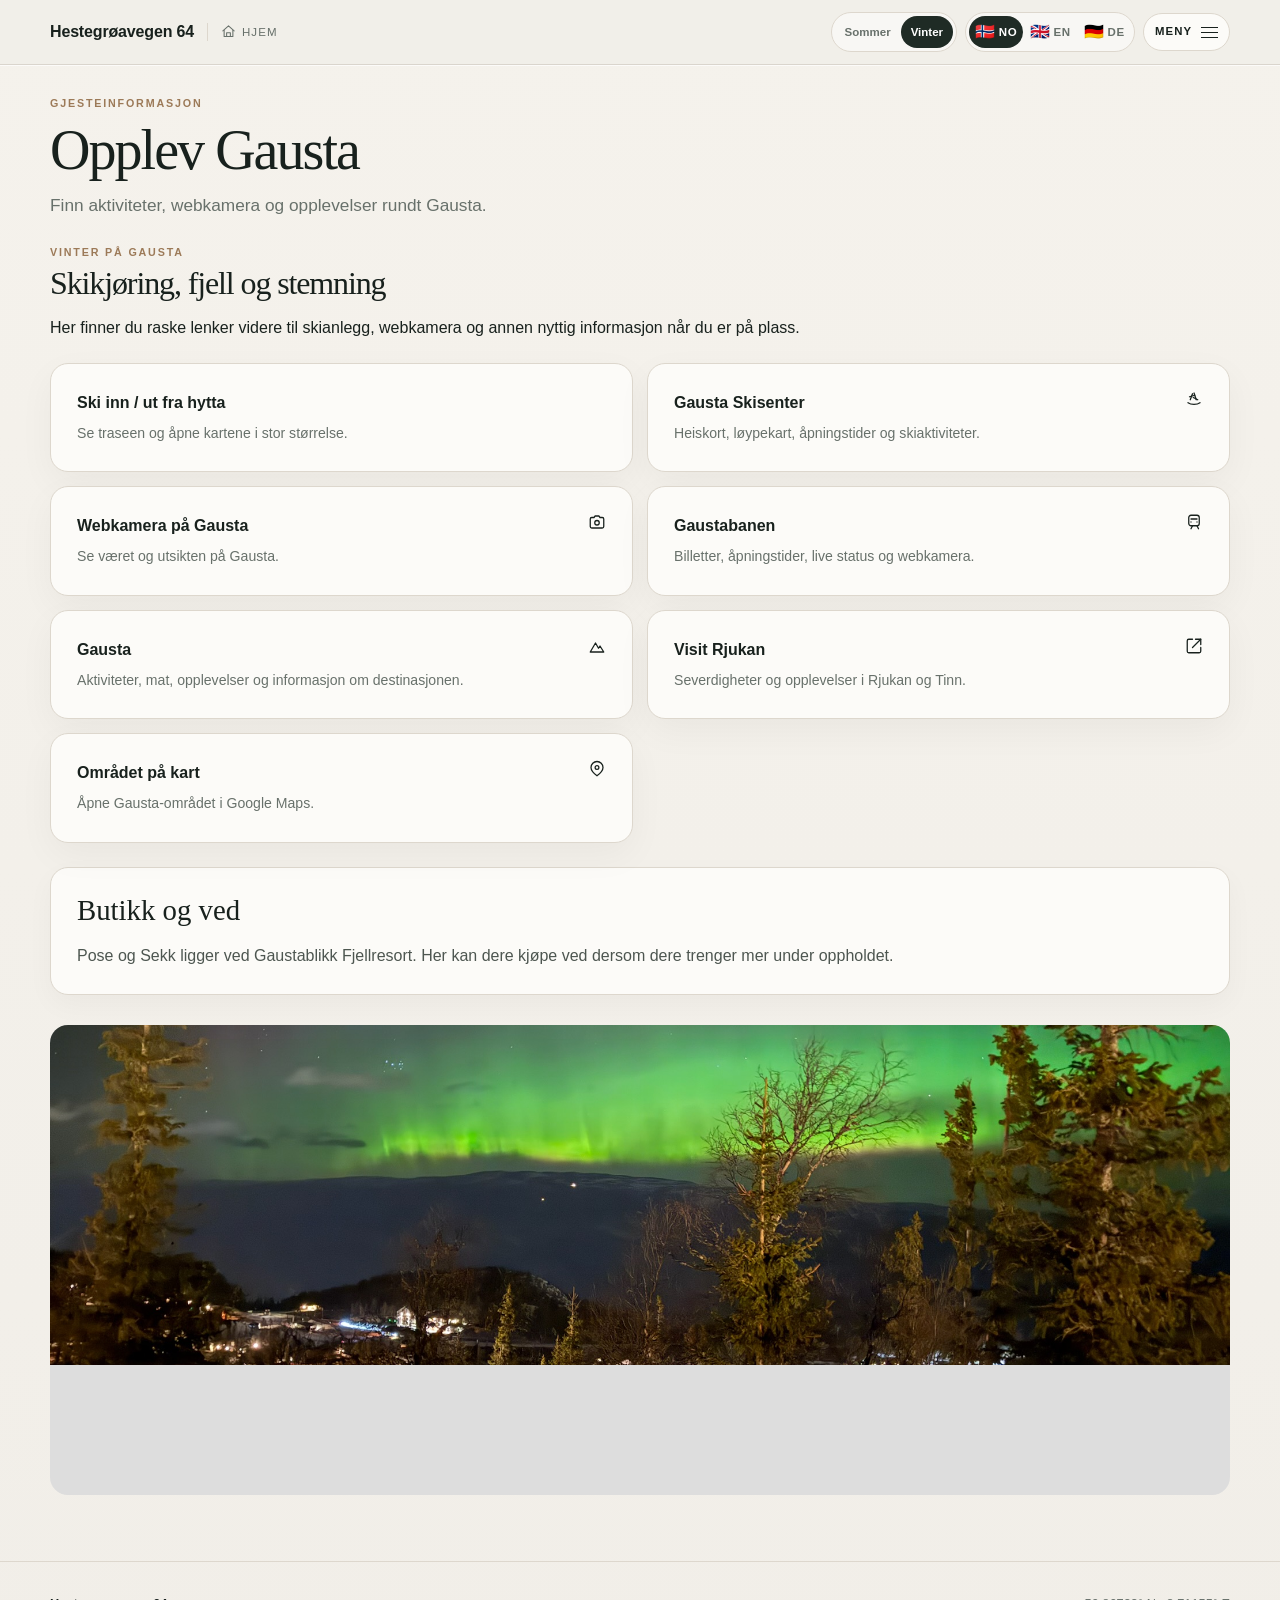
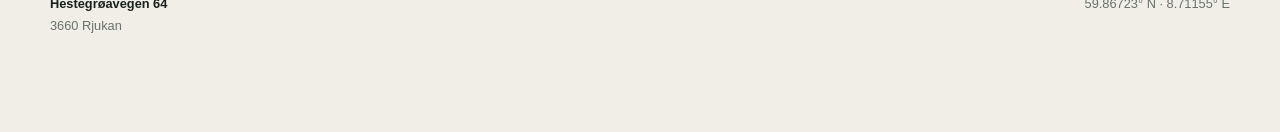
==== commit 0c621ff8: "Add files via upload" ====
--- a/area.html
+++ b/area.html
@@ -4,12 +4,12 @@
 <meta name="theme-color" content="#1d2a24">
 <title>Opplev Gausta · Hestegrøavegen 64</title>
 <meta name="description" content="Finn aktiviteter, webkamera og opplevelser rundt Gausta.">
-<link rel="stylesheet" href="site.css?v=18">
+<link rel="stylesheet" href="site.css?v=19">
 </head><body>
 
 <header class="topbar">
 <div class="wrap topbar-inner">
-  <div class="brand-group"><a class="brand" href="index.html">Hestegrøavegen 64</a><a class="home-shortcut" href="index.html"><svg class="mini-icon" viewBox="0 0 24 24" fill="none" stroke="currentColor" stroke-width="1.7" stroke-linecap="round" stroke-linejoin="round" aria-hidden="true"><path d="m3 11 9-8 9 8"/><path d="M5 10v10h14V10"/><path d="M9 20v-6h6v6"/></svg><span data-no="Hjem" data-en="Home" data-de="Startseite">Hjem</span></a></div>
+  <div class="brand-group"><a class="brand" href="index.html">Hestegrøavegen 64</a><a class="home-shortcut" href="index.html"><svg class="mini-icon" viewbox="0 0 24 24" fill="none" stroke="currentColor" stroke-width="1.7" stroke-linecap="round" stroke-linejoin="round" aria-hidden="true"><path d="m3 11 9-8 9 8"/><path d="M5 10v10h14V10"/><path d="M9 20v-6h6v6"/></svg><span data-no="Hjem" data-en="Home" data-de="Startseite">Hjem</span></a></div>
   <nav class="nav" id="nav"><div class="nav-mobile-title"><span data-no="Alle sider" data-en="All pages" data-de="Alle Seiten">Alle sider</span></div><a href="before.html" data-no="Før turen" data-en="Before your trip" data-de="Vor der Reise">Før turen</a><a href="arrival.html" data-no="Ankomst" data-en="Arrival" data-de="Anreise">Ankomst</a><a href="cabin.html" data-no="Under oppholdet" data-en="During your stay" data-de="Während des Aufenthalts">Under oppholdet</a><a href="checkout.html" data-no="Utsjekking" data-en="Check-out" data-de="Abreise">Utsjekking</a><a href="area.html" class="active" aria-current="page" data-no="Gausta" data-en="Gausta" data-de="Gausta">Gausta</a><a href="contact.html" data-no="Kontakt" data-en="Contact" data-de="Kontakt">Kontakt</a></nav>
   <div class="top-actions">
     <div class="season-switch" role="group" aria-label="Sesong" data-aria-no="Sesong" data-aria-en="Season" data-aria-de="Jahreszeit">
@@ -39,18 +39,18 @@
       <h2 class="section-heading" data-no="Turer, utsikt og rolige dager" data-en="Hikes, views and slower days" data-de="Wanderungen, Aussicht und ruhige Tage">Turer, utsikt og rolige dager</h2>
       <p data-no="Sommeren på Gausta byr på turer, utsikt og lange dager ute. Bruk lenkene under for å planlegge aktiviteter og opplevelser i området." data-en="Summer at Gausta is made for hikes, views and long days outside. Use the links below to plan activities and experiences in the area." data-de="Der Sommer in Gausta bietet Wanderungen, schöne Ausblicke und lange Tage im Freien. Mit den folgenden Links können Sie Ihre Aktivitäten in der Umgebung planen.">Sommeren på Gausta byr på turer, utsikt og lange dager ute. Bruk lenkene under for å planlegge aktiviteter og opplevelser i området.</p>
     </div>
-<div class="links">
-  <a class="linkcard winter-only" href="https://www.gausta.com/gausta-skisenter/" target="_blank" rel="noopener"><div><strong data-no="Gausta Skisenter" data-en="Gausta Ski Resort" data-de="Skigebiet Gausta">Gausta Skisenter</strong><span data-no="Heiskort, løypekart, åpningstider og skiaktiviteter." data-en="Lift passes, piste map, opening hours and ski activities." data-de="Skipässe, Pistenplan, Öffnungszeiten und Wintersport.">Heiskort, løypekart, åpningstider og skiaktiviteter.</span></div><svg class="icon-svg" viewBox="0 0 24 24" fill="none" stroke="currentColor" stroke-width="1.7" stroke-linecap="round" stroke-linejoin="round" aria-hidden="true"><path d="M4 17c4 3 12 3 16 0"/><path d="M7 13 10 5"/><path d="m12 4 3 9"/><path d="m6 9 7-2"/><path d="m11 10 6 3"/></svg></a>
-  <a class="linkcard" href="https://www.gausta.com/webkamera/" target="_blank" rel="noopener"><div><strong data-no="Webkamera på Gausta" data-en="Gausta webcams" data-de="Webcams in Gausta">Webkamera på Gausta</strong><span data-no="Se været og utsikten på Gausta." data-en="See the weather and views at Gausta." data-de="Sehen Sie das Wetter und die Aussicht in Gausta.">Se været og utsikten på Gausta.</span></div><svg class="icon-svg" viewBox="0 0 24 24" fill="none" stroke="currentColor" stroke-width="1.7" stroke-linecap="round" stroke-linejoin="round" aria-hidden="true"><path d="M14.5 4 16 6h3a2 2 0 0 1 2 2v10a2 2 0 0 1-2 2H5a2 2 0 0 1-2-2V8a2 2 0 0 1 2-2h3l1.5-2h5Z"/><circle cx="12" cy="13" r="3"/></svg></a>
-  <a class="linkcard" href="https://gaustabanen.no/" target="_blank" rel="noopener"><div><strong>Gaustabanen</strong><span data-no="Billetter, åpningstider, live status og webkamera." data-en="Tickets, opening hours, live status and webcam." data-de="Tickets, Öffnungszeiten, aktueller Betriebsstatus und Webcams.">Billetter, åpningstider, live status og webkamera.</span></div><svg class="icon-svg" viewBox="0 0 24 24" fill="none" stroke="currentColor" stroke-width="1.7" stroke-linecap="round" stroke-linejoin="round" aria-hidden="true"><rect x="5" y="3" width="14" height="14" rx="3"/><path d="M8 21l2-4"/><path d="M16 17l2 4"/><path d="M8 8h8"/><path d="M8 12h.01"/><path d="M16 12h.01"/></svg></a>
-  <a class="linkcard" href="https://www.gausta.com/" target="_blank" rel="noopener"><div><strong>Gausta</strong><span data-no="Aktiviteter, mat, opplevelser og informasjon om destinasjonen." data-en="Activities, dining, experiences and destination information." data-de="Aktivitäten, Gastronomie, Erlebnisse und Informationen zum Urlaubsort.">Aktiviteter, mat, opplevelser og informasjon om destinasjonen.</span></div><svg class="icon-svg" viewBox="0 0 24 24" fill="none" stroke="currentColor" stroke-width="1.7" stroke-linecap="round" stroke-linejoin="round" aria-hidden="true"><path d="m3 20 7-12 4 7 2-3 5 8H3Z"/></svg></a>
-  <a class="linkcard" href="https://www.visitrjukan.com/" target="_blank" rel="noopener"><div><strong>Visit Rjukan</strong><span data-no="Severdigheter og opplevelser i Rjukan og Tinn." data-en="Attractions and experiences in Rjukan and Tinn." data-de="Sehenswürdigkeiten und Erlebnisse in Rjukan und Tinn.">Severdigheter og opplevelser i Rjukan og Tinn.</span></div><svg class="icon-svg" viewBox="0 0 24 24" fill="none" stroke="currentColor" stroke-width="1.7" stroke-linecap="round" stroke-linejoin="round" aria-hidden="true"><path d="M14 3h7v7"/><path d="M10 14 21 3"/><path d="M21 14v5a2 2 0 0 1-2 2H5a2 2 0 0 1-2-2V5a2 2 0 0 1 2-2h5"/></svg></a>
-  <a class="linkcard" href="https://www.google.com/maps/search/?api=1&query=Gausta+Rjukan" target="_blank" rel="noopener"><div><strong data-no="Området på kart" data-en="Area map" data-de="Umgebung auf der Karte">Området på kart</strong><span data-no="Åpne Gausta-området i Google Maps." data-en="Open the Gausta area in Google Maps." data-de="Die Umgebung von Gausta in Google Maps öffnen.">Åpne Gausta-området i Google Maps.</span></div><svg class="icon-svg" viewBox="0 0 24 24" fill="none" stroke="currentColor" stroke-width="1.7" stroke-linecap="round" stroke-linejoin="round" aria-hidden="true"><path d="M20 10c0 5-8 11-8 11S4 15 4 10a8 8 0 1 1 16 0Z"/><circle cx="12" cy="10" r="2.5"/></svg></a>
+<div class="links"><a class="linkcard winter-only" href="ski.html"><div><strong data-no="Ski inn / ut fra hytta" data-en="Ski in / out from the cabin" data-de="Ski-in / Ski-out ab der Hütte">Ski inn / ut fra hytta</strong><span data-no="Se traseen og åpne kartene i stor størrelse." data-en="See the route and open the full-size maps." data-de="Route ansehen und Karten in voller Größe öffnen.">Se traseen og åpne kartene i stor størrelse.</span></div></a>
+  <a class="linkcard winter-only" href="https://www.gausta.com/gausta-skisenter/" target="_blank" rel="noopener"><div><strong data-no="Gausta Skisenter" data-en="Gausta Ski Resort" data-de="Skigebiet Gausta">Gausta Skisenter</strong><span data-no="Heiskort, løypekart, åpningstider og skiaktiviteter." data-en="Lift passes, piste map, opening hours and ski activities." data-de="Skipässe, Pistenplan, Öffnungszeiten und Wintersport.">Heiskort, løypekart, åpningstider og skiaktiviteter.</span></div><svg class="icon-svg" viewbox="0 0 24 24" fill="none" stroke="currentColor" stroke-width="1.7" stroke-linecap="round" stroke-linejoin="round" aria-hidden="true"><path d="M4 17c4 3 12 3 16 0"/><path d="M7 13 10 5"/><path d="m12 4 3 9"/><path d="m6 9 7-2"/><path d="m11 10 6 3"/></svg></a>
+  <a class="linkcard" href="https://www.gausta.com/webkamera/" target="_blank" rel="noopener"><div><strong data-no="Webkamera på Gausta" data-en="Gausta webcams" data-de="Webcams in Gausta">Webkamera på Gausta</strong><span data-no="Se været og utsikten på Gausta." data-en="See the weather and views at Gausta." data-de="Sehen Sie das Wetter und die Aussicht in Gausta.">Se været og utsikten på Gausta.</span></div><svg class="icon-svg" viewbox="0 0 24 24" fill="none" stroke="currentColor" stroke-width="1.7" stroke-linecap="round" stroke-linejoin="round" aria-hidden="true"><path d="M14.5 4 16 6h3a2 2 0 0 1 2 2v10a2 2 0 0 1-2 2H5a2 2 0 0 1-2-2V8a2 2 0 0 1 2-2h3l1.5-2h5Z"/><circle cx="12" cy="13" r="3"/></svg></a>
+  <a class="linkcard" href="https://gaustabanen.no/" target="_blank" rel="noopener"><div><strong>Gaustabanen</strong><span data-no="Billetter, åpningstider, live status og webkamera." data-en="Tickets, opening hours, live status and webcam." data-de="Tickets, Öffnungszeiten, aktueller Betriebsstatus und Webcams.">Billetter, åpningstider, live status og webkamera.</span></div><svg class="icon-svg" viewbox="0 0 24 24" fill="none" stroke="currentColor" stroke-width="1.7" stroke-linecap="round" stroke-linejoin="round" aria-hidden="true"><rect x="5" y="3" width="14" height="14" rx="3"/><path d="M8 21l2-4"/><path d="M16 17l2 4"/><path d="M8 8h8"/><path d="M8 12h.01"/><path d="M16 12h.01"/></svg></a>
+  <a class="linkcard" href="https://www.gausta.com/" target="_blank" rel="noopener"><div><strong>Gausta</strong><span data-no="Aktiviteter, mat, opplevelser og informasjon om destinasjonen." data-en="Activities, dining, experiences and destination information." data-de="Aktivitäten, Gastronomie, Erlebnisse und Informationen zum Urlaubsort.">Aktiviteter, mat, opplevelser og informasjon om destinasjonen.</span></div><svg class="icon-svg" viewbox="0 0 24 24" fill="none" stroke="currentColor" stroke-width="1.7" stroke-linecap="round" stroke-linejoin="round" aria-hidden="true"><path d="m3 20 7-12 4 7 2-3 5 8H3Z"/></svg></a>
+  <a class="linkcard" href="https://www.visitrjukan.com/" target="_blank" rel="noopener"><div><strong>Visit Rjukan</strong><span data-no="Severdigheter og opplevelser i Rjukan og Tinn." data-en="Attractions and experiences in Rjukan and Tinn." data-de="Sehenswürdigkeiten und Erlebnisse in Rjukan und Tinn.">Severdigheter og opplevelser i Rjukan og Tinn.</span></div><svg class="icon-svg" viewbox="0 0 24 24" fill="none" stroke="currentColor" stroke-width="1.7" stroke-linecap="round" stroke-linejoin="round" aria-hidden="true"><path d="M14 3h7v7"/><path d="M10 14 21 3"/><path d="M21 14v5a2 2 0 0 1-2 2H5a2 2 0 0 1-2-2V5a2 2 0 0 1 2-2h5"/></svg></a>
+  <a class="linkcard" href="https://www.google.com/maps/search/?api=1&amp;query=Gausta+Rjukan" target="_blank" rel="noopener"><div><strong data-no="Området på kart" data-en="Area map" data-de="Umgebung auf der Karte">Området på kart</strong><span data-no="Åpne Gausta-området i Google Maps." data-en="Open the Gausta area in Google Maps." data-de="Die Umgebung von Gausta in Google Maps öffnen.">Åpne Gausta-området i Google Maps.</span></div><svg class="icon-svg" viewbox="0 0 24 24" fill="none" stroke="currentColor" stroke-width="1.7" stroke-linecap="round" stroke-linejoin="round" aria-hidden="true"><path d="M20 10c0 5-8 11-8 11S4 15 4 10a8 8 0 1 1 16 0Z"/><circle cx="12" cy="10" r="2.5"/></svg></a>
 </div>
-<div class="section-zero"><section class="info-card"><h2  data-no="Butikk og ved" data-en="Shop and firewood" data-de="Geschäft und Brennholz">Butikk og ved</h2><p  data-no="Pose og Sekk ligger ved Gaustablikk Fjellresort. Her kan dere kjøpe ved dersom dere trenger mer under oppholdet." data-en="Pose og Sekk is by Gaustablikk Fjellresort. You can buy extra firewood here during your stay." data-de="Pose og Sekk liegt beim Gaustablikk Fjellresort. Dort können Sie zusätzliches Brennholz für Ihren Aufenthalt kaufen.">Pose og Sekk ligger ved Gaustablikk Fjellresort. Her kan dere kjøpe ved dersom dere trenger mer under oppholdet.</p></section></div><div class="season-showcase compact" data-season-panel="winter">
+<div class="section-zero"><section class="info-card"><h2 data-no="Butikk og ved" data-en="Shop and firewood" data-de="Geschäft und Brennholz">Butikk og ved</h2><p data-no="Pose og Sekk ligger ved Gaustablikk Fjellresort. Her kan dere kjøpe ved dersom dere trenger mer under oppholdet." data-en="Pose og Sekk is by Gaustablikk Fjellresort. You can buy extra firewood here during your stay." data-de="Pose og Sekk liegt beim Gaustablikk Fjellresort. Dort können Sie zusätzliches Brennholz für Ihren Aufenthalt kaufen.">Pose og Sekk ligger ved Gaustablikk Fjellresort. Her kan dere kjøpe ved dersom dere trenger mer under oppholdet.</p></section></div><div class="season-showcase compact" data-season-panel="winter">
   <div class="gausta-photo">
     <div class="showcase-media compact-media">
-      <div class="media-card large"><img loading="lazy" decoding="async" src="aurora.jpg" alt="Nordlys over Gausta" data-alt-no="Nordlys over Gausta" data-alt-en="Nordlys over Gausta" data-alt-de="Nordlichter über Gausta"></div>
+      <div class="media-card large"><img loading="lazy" decoding="async" src="aurora.jpg" alt="Nordlys over Gausta" data-alt-no="Nordlys over Gausta" data-alt-en="Northern lights over Gausta" data-alt-de="Nordlichter über Gausta"></div>
     </div>
 
   </div>
@@ -59,7 +59,7 @@
 <div class="season-showcase compact" data-season-panel="summer">
   <div class="gausta-photo">
     <div class="showcase-media compact-media">
-      <div class="media-card large"><img loading="lazy" decoding="async" src="summer-deck.jpg" alt="Terrasse med sommerutsikt" data-alt-no="Terrasse med sommerutsikt" data-alt-en="Terrasse med sommerutsikt" data-alt-de="Terrasse mit Sommerausblick"></div>
+      <div class="media-card large"><img loading="lazy" decoding="async" src="summer-deck.jpg" alt="Terrasse med sommerutsikt" data-alt-no="Terrasse med sommerutsikt" data-alt-en="Terrace with summer views" data-alt-de="Terrasse mit Sommerausblick"></div>
     </div>
 
   </div>
@@ -74,5 +74,5 @@
   </div>
 </footer>
 
-<script src="site.js?v=18"></script>
+<script src="site.js?v=19"></script>
 </body></html>
--- a/site.css
+++ b/site.css
@@ -302,3 +302,23 @@
 .guide-photos figure{margin:0;min-width:0}.guide-photos img{display:block;width:100%;max-height:480px;object-fit:contain;border-radius:10px;background:var(--soft)}
 .guide-photos figcaption{font-size:.85rem;color:var(--muted);padding-top:8px}
 @media(max-width:680px){.appliance-guide{padding:18px}.guide-photos{grid-template-columns:1fr}.guide-photos img{max-height:400px}}
+
+/* Version 11: grouped topics and accessible native disclosures. */
+.hub-group + .hub-group{margin-top:28px}
+.hub-group h2{font-size:1.1rem;font-weight:600;line-height:1.4;margin:0 0 12px}
+.guide-group-heading{font-size:1.6rem;margin:34px 0 16px}
+.guest-guide{margin:12px 0;border:1px solid var(--line);border-radius:16px;background:var(--paper);overflow:hidden}
+.guest-guide>summary{cursor:pointer;padding:20px 24px;font-weight:600;font-size:1.05rem;min-height:56px}
+.guest-guide>summary::marker{color:var(--brand)}
+.guest-guide>summary:focus-visible,.back-to-topics:focus-visible{outline:3px solid #976528;outline-offset:-4px}
+.guest-guide[open]>summary{border-bottom:1px solid var(--line)}
+.guest-guide .guide-content{margin:0;padding:24px;border:0;border-radius:0;box-shadow:none;background:transparent}
+.guest-guide .section-heading{font-size:1.6rem}
+.guest-guide p{max-width:75ch}
+.back-to-topics{display:inline-block;margin:0 24px 22px;color:var(--brand);font-size:.9rem}
+.important-step{background:#fbefdc;border-left:3px solid #956436;border-radius:8px;padding:16px!important;margin:12px 0}
+.guest-steps .guide-photos{margin-top:14px}
+#stove .guide-photos{margin:18px 0}
+.guest-guide .photo{min-height:0}
+.guest-guide .photo img{height:auto;object-fit:contain}
+@media(max-width:680px){.guest-guide>summary{padding:17px 16px}.guest-guide .guide-content{padding:18px 16px}.back-to-topics{margin-left:16px}.hub-group .topic-grid a:last-child{grid-column:auto;border-top:1px solid var(--line)}.guest-guide{scroll-margin-top:16px}}
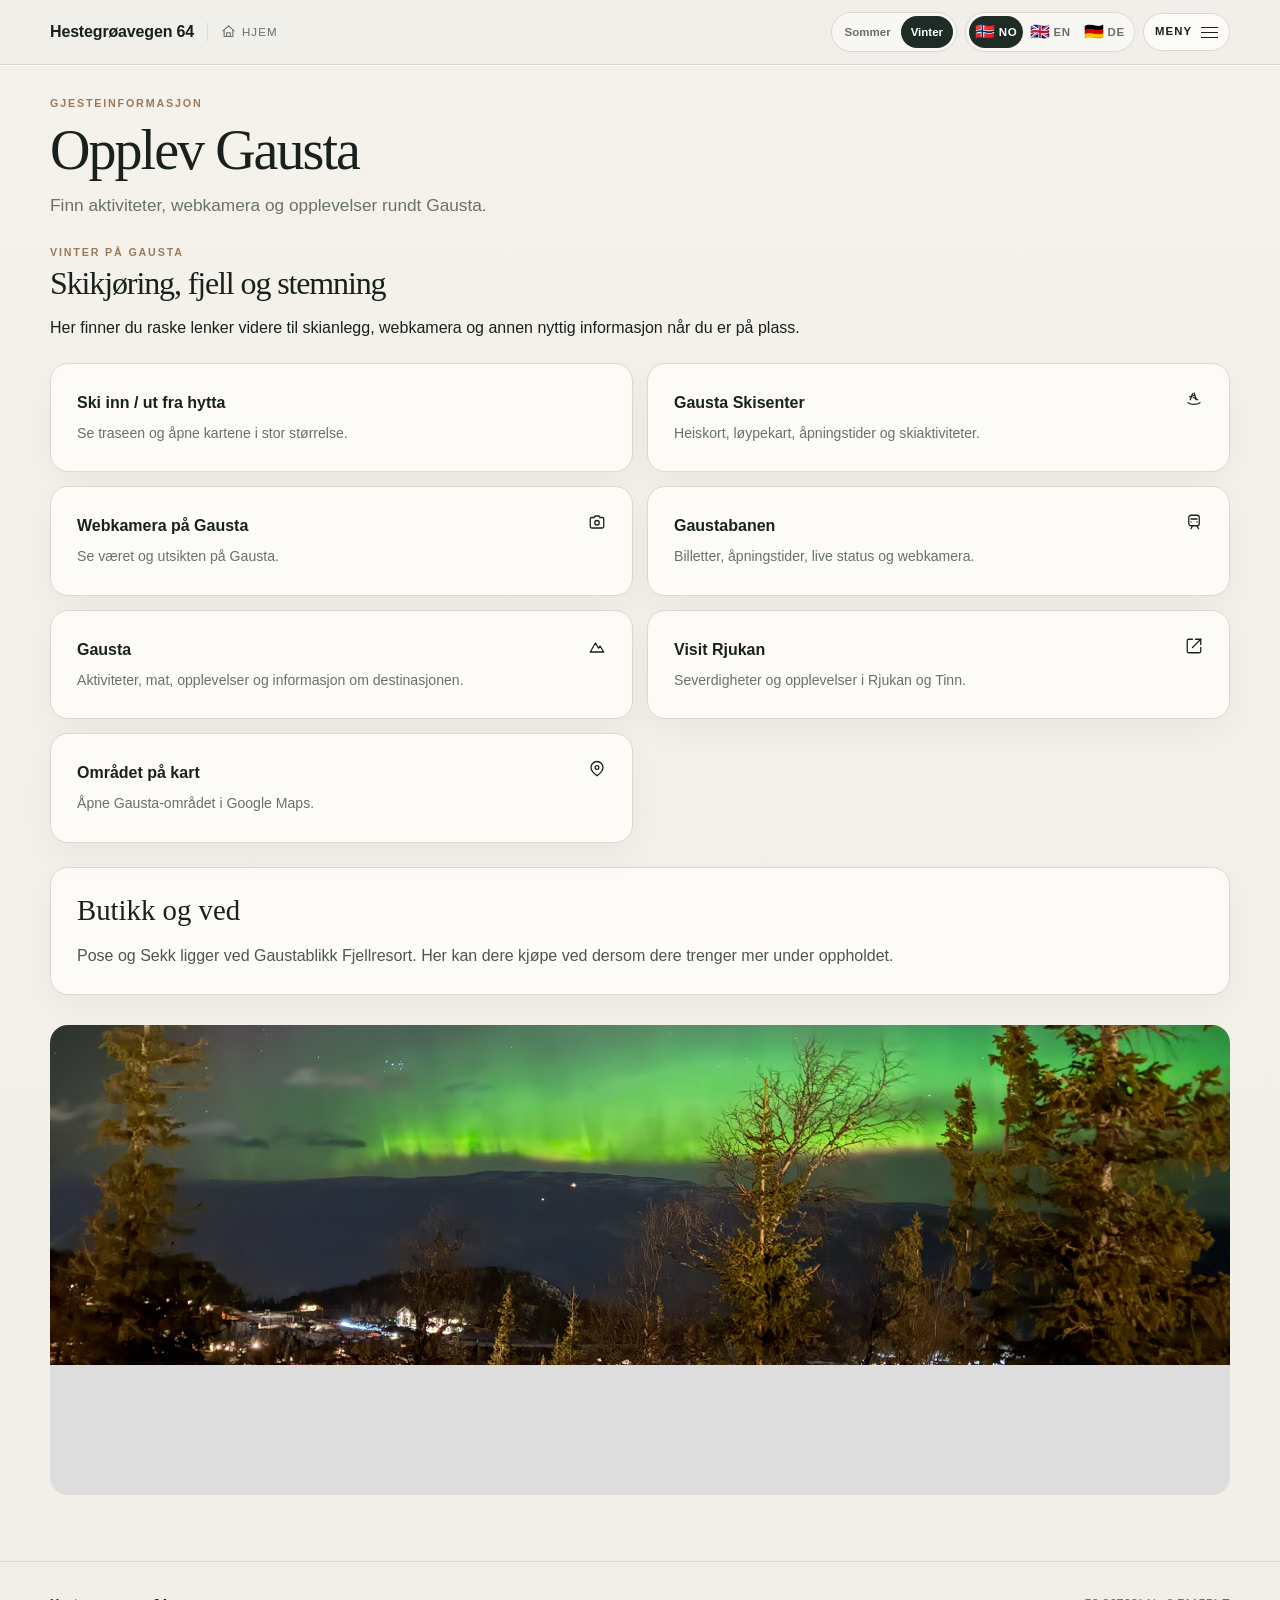
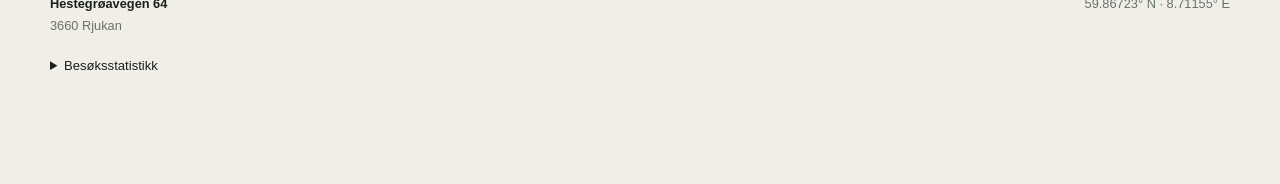
==== commit 2d43ed8d: "Add files via upload" ====
--- a/area.html
+++ b/area.html
@@ -4,7 +4,7 @@
 <meta name="theme-color" content="#1d2a24">
 <title>Opplev Gausta · Hestegrøavegen 64</title>
 <meta name="description" content="Finn aktiviteter, webkamera og opplevelser rundt Gausta.">
-<link rel="stylesheet" href="site.css?v=19">
+<link rel="stylesheet" href="site.css?v=21">
 </head><body>
 
 <header class="topbar">
@@ -72,7 +72,8 @@
     <div><strong>Hestegrøavegen 64</strong><span>3660 Rjukan</span></div>
     <div><span>59.86723° N · 8.71155° E</span></div>
   </div>
-</footer>
+<details class="wrap analytics-note"><summary><span  data-no="Besøksstatistikk" data-en="Visitor statistics" data-de="Besuchsstatistik">Besøksstatistikk</span></summary><p  data-no="Vi bruker GoatCounter til å se hvilke sider som blir brukt. En lenke med ref-kode lar oss knytte registrerte besøk til lenken vi har sendt. Koden inneholder ikke navn." data-en="We use GoatCounter to see which pages are used. A link with a ref code lets us associate recorded visits with the link we sent. The code contains no name." data-de="Wir verwenden GoatCounter, um zu sehen, welche Seiten genutzt werden. Ein Link mit ref-Code ermöglicht es uns, erfasste Besuche dem versendeten Link zuzuordnen. Der Code enthält keinen Namen.">Vi bruker GoatCounter til å se hvilke sider som blir brukt. En lenke med ref-kode lar oss knytte registrerte besøk til lenken vi har sendt. Koden inneholder ikke navn.</p><button type="button" class="btn light" data-analytics-disable data-no="Ikke mål besøk fra denne nettleseren" data-en="Do not measure visits from this browser" data-de="Besuche dieses Browsers nicht erfassen">Ikke mål besøk fra denne nettleseren</button></details></footer>
 
-<script src="site.js?v=19"></script>
+<script src="site.js?v=21"></script>
+<script src="analytics.js?v=21"></script>
 </body></html>
--- a/site.css
+++ b/site.css
@@ -322,3 +322,12 @@
 .guest-guide .photo{min-height:0}
 .guest-guide .photo img{height:auto;object-fit:contain}
 @media(max-width:680px){.guest-guide>summary{padding:17px 16px}.guest-guide .guide-content{padding:18px 16px}.back-to-topics{margin-left:16px}.hub-group .topic-grid a:last-child{grid-column:auto;border-top:1px solid var(--line)}.guest-guide{scroll-margin-top:16px}}
+
+/* Fire alarm instructions, shared by both seasons. */
+.fire-alarm-layout{display:grid;grid-template-columns:1.2fr 1fr;gap:24px;align-items:start;margin-top:24px}
+.fire-alarm-layout figure{margin:0}.fire-alarm-layout img{display:block;width:100%;max-height:520px;object-fit:contain;border-radius:12px}
+.fire-alarm-layout figcaption{font-size:.85rem;color:var(--muted);margin-top:8px}
+.fire-alarm-guide>h2{font-size:1.7rem}.fire-alarm-guide .important-step p{margin-bottom:0}
+@media(max-width:680px){.fire-alarm-layout{grid-template-columns:1fr}.fire-alarm-layout img{max-height:420px}}
+
+.analytics-note{margin-top:20px;font-size:.82rem}.analytics-note summary{cursor:pointer;min-height:32px}.analytics-note p{max-width:70ch}.analytics-note button{font-size:.82rem}
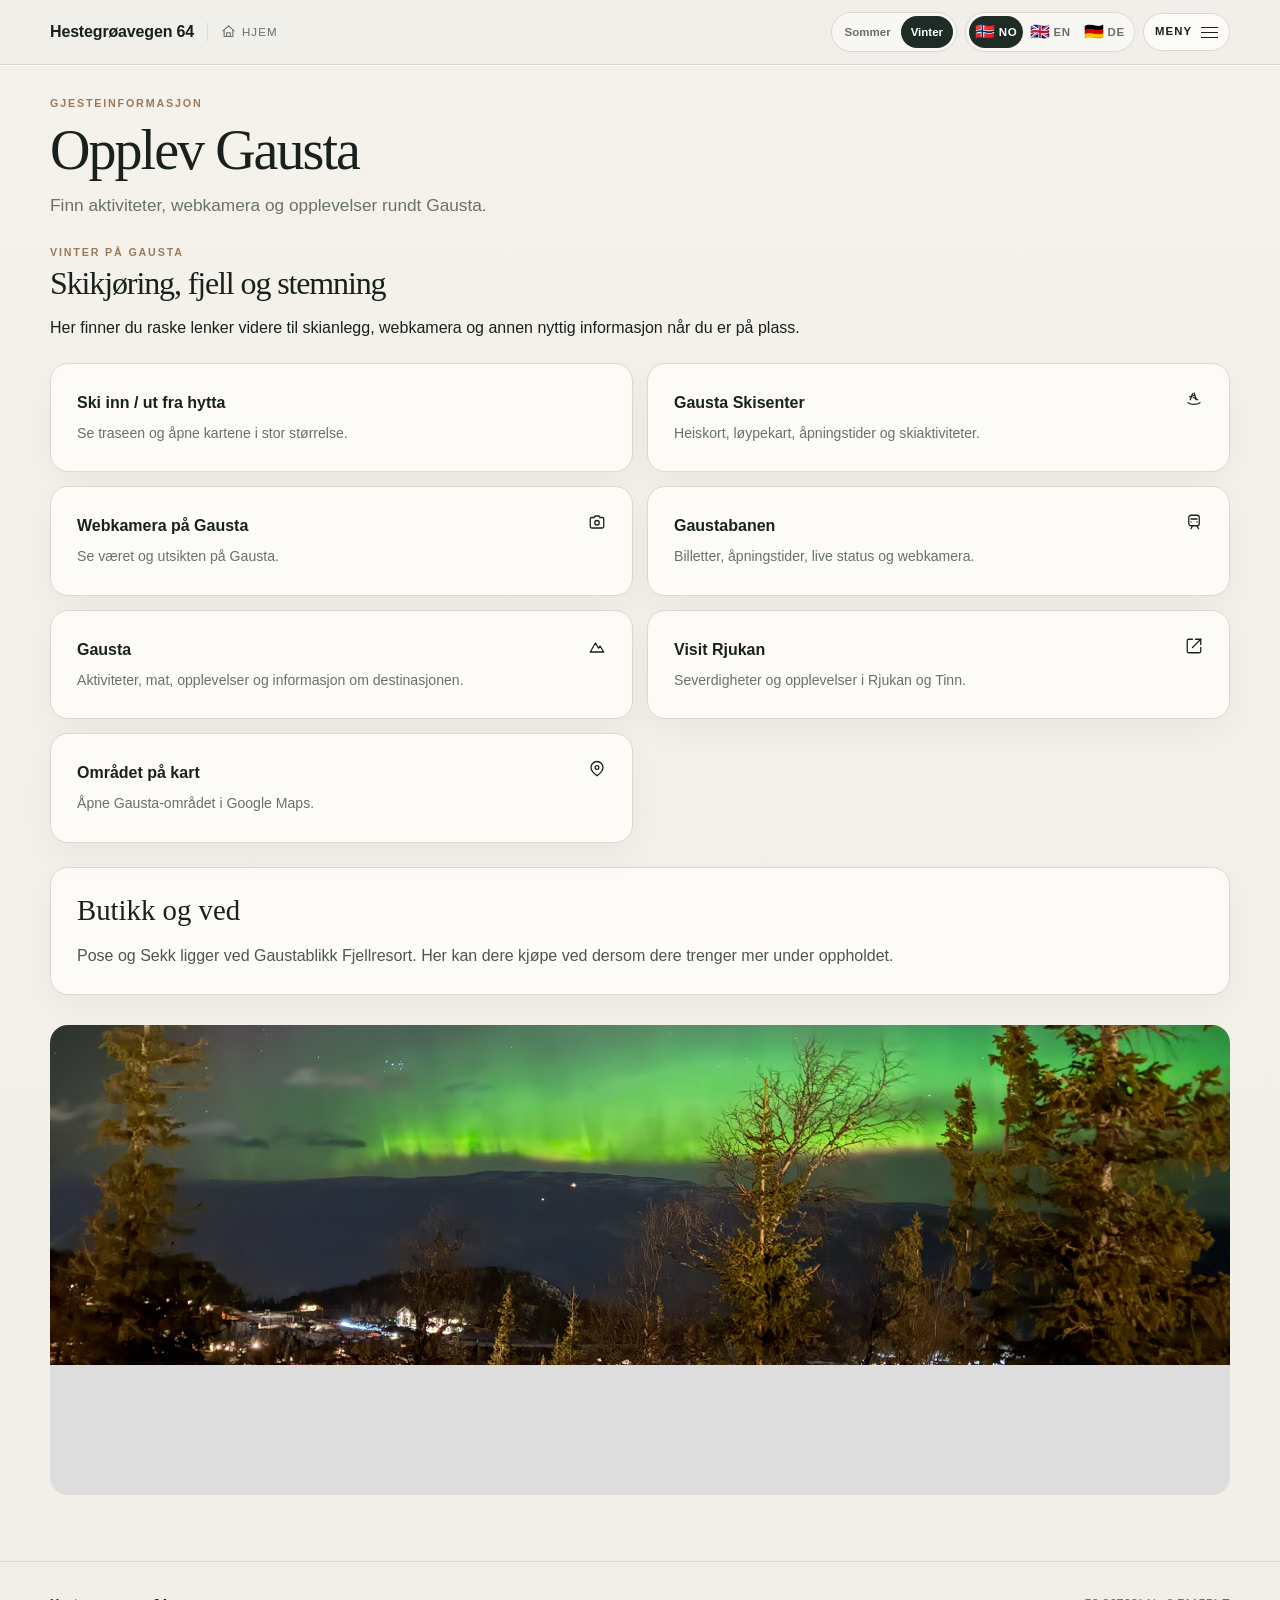
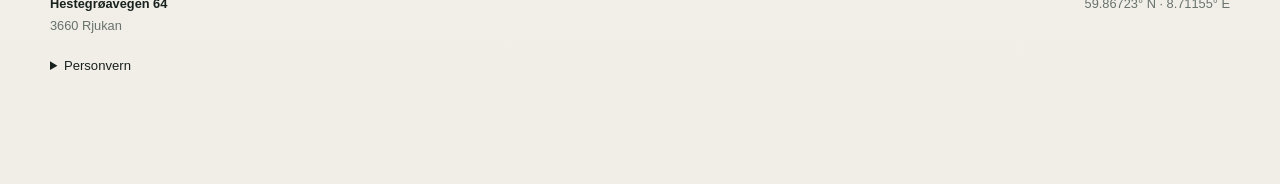
==== commit 41e3d91d: "Add files via upload" ====
--- a/area.html
+++ b/area.html
@@ -4,7 +4,7 @@
 <meta name="theme-color" content="#1d2a24">
 <title>Opplev Gausta · Hestegrøavegen 64</title>
 <meta name="description" content="Finn aktiviteter, webkamera og opplevelser rundt Gausta.">
-<link rel="stylesheet" href="site.css?v=21">
+<link rel="stylesheet" href="site.css?v=22">
 </head><body>
 
 <header class="topbar">
@@ -72,8 +72,8 @@
     <div><strong>Hestegrøavegen 64</strong><span>3660 Rjukan</span></div>
     <div><span>59.86723° N · 8.71155° E</span></div>
   </div>
-<details class="wrap analytics-note"><summary><span  data-no="Besøksstatistikk" data-en="Visitor statistics" data-de="Besuchsstatistik">Besøksstatistikk</span></summary><p  data-no="Vi bruker GoatCounter til å se hvilke sider som blir brukt. En lenke med ref-kode lar oss knytte registrerte besøk til lenken vi har sendt. Koden inneholder ikke navn." data-en="We use GoatCounter to see which pages are used. A link with a ref code lets us associate recorded visits with the link we sent. The code contains no name." data-de="Wir verwenden GoatCounter, um zu sehen, welche Seiten genutzt werden. Ein Link mit ref-Code ermöglicht es uns, erfasste Besuche dem versendeten Link zuzuordnen. Der Code enthält keinen Namen.">Vi bruker GoatCounter til å se hvilke sider som blir brukt. En lenke med ref-kode lar oss knytte registrerte besøk til lenken vi har sendt. Koden inneholder ikke navn.</p><button type="button" class="btn light" data-analytics-disable data-no="Ikke mål besøk fra denne nettleseren" data-en="Do not measure visits from this browser" data-de="Besuche dieses Browsers nicht erfassen">Ikke mål besøk fra denne nettleseren</button></details></footer>
+<details class="wrap analytics-note"><summary><span  data-no="Personvern" data-en="Privacy" data-de="Datenschutz">Personvern</span></summary><p  data-no="Vi bruker GoatCounter til å se hvilke sider som blir brukt. En lenke med ref-kode lar oss knytte registrerte besøk til lenken vi har sendt. Referansen kan inneholde fornavn eller kallenavn og vises i statistikken." data-en="We use GoatCounter to see which pages are used. A link with a ref code lets us associate recorded visits with the link we sent. The reference may include a first name or nickname and appears in the statistics." data-de="Wir verwenden GoatCounter, um zu sehen, welche Seiten genutzt werden. Ein Link mit ref-Code ermöglicht es uns, erfasste Besuche dem versendeten Link zuzuordnen. Die Referenz kann einen Vornamen oder Spitznamen enthalten und erscheint in der Statistik.">Vi bruker GoatCounter til å se hvilke sider som blir brukt. En lenke med ref-kode lar oss knytte registrerte besøk til lenken vi har sendt. Referansen kan inneholde fornavn eller kallenavn og vises i statistikken.</p><button type="button" class="btn light" data-analytics-disable data-no="Ikke mål besøk fra denne nettleseren" data-en="Do not measure visits from this browser" data-de="Besuche dieses Browsers nicht erfassen">Ikke mål besøk fra denne nettleseren</button></details></footer>
 
-<script src="site.js?v=21"></script>
-<script src="analytics.js?v=21"></script>
+<script src="site.js?v=22"></script>
+<script src="analytics.js?v=22"></script>
 </body></html>
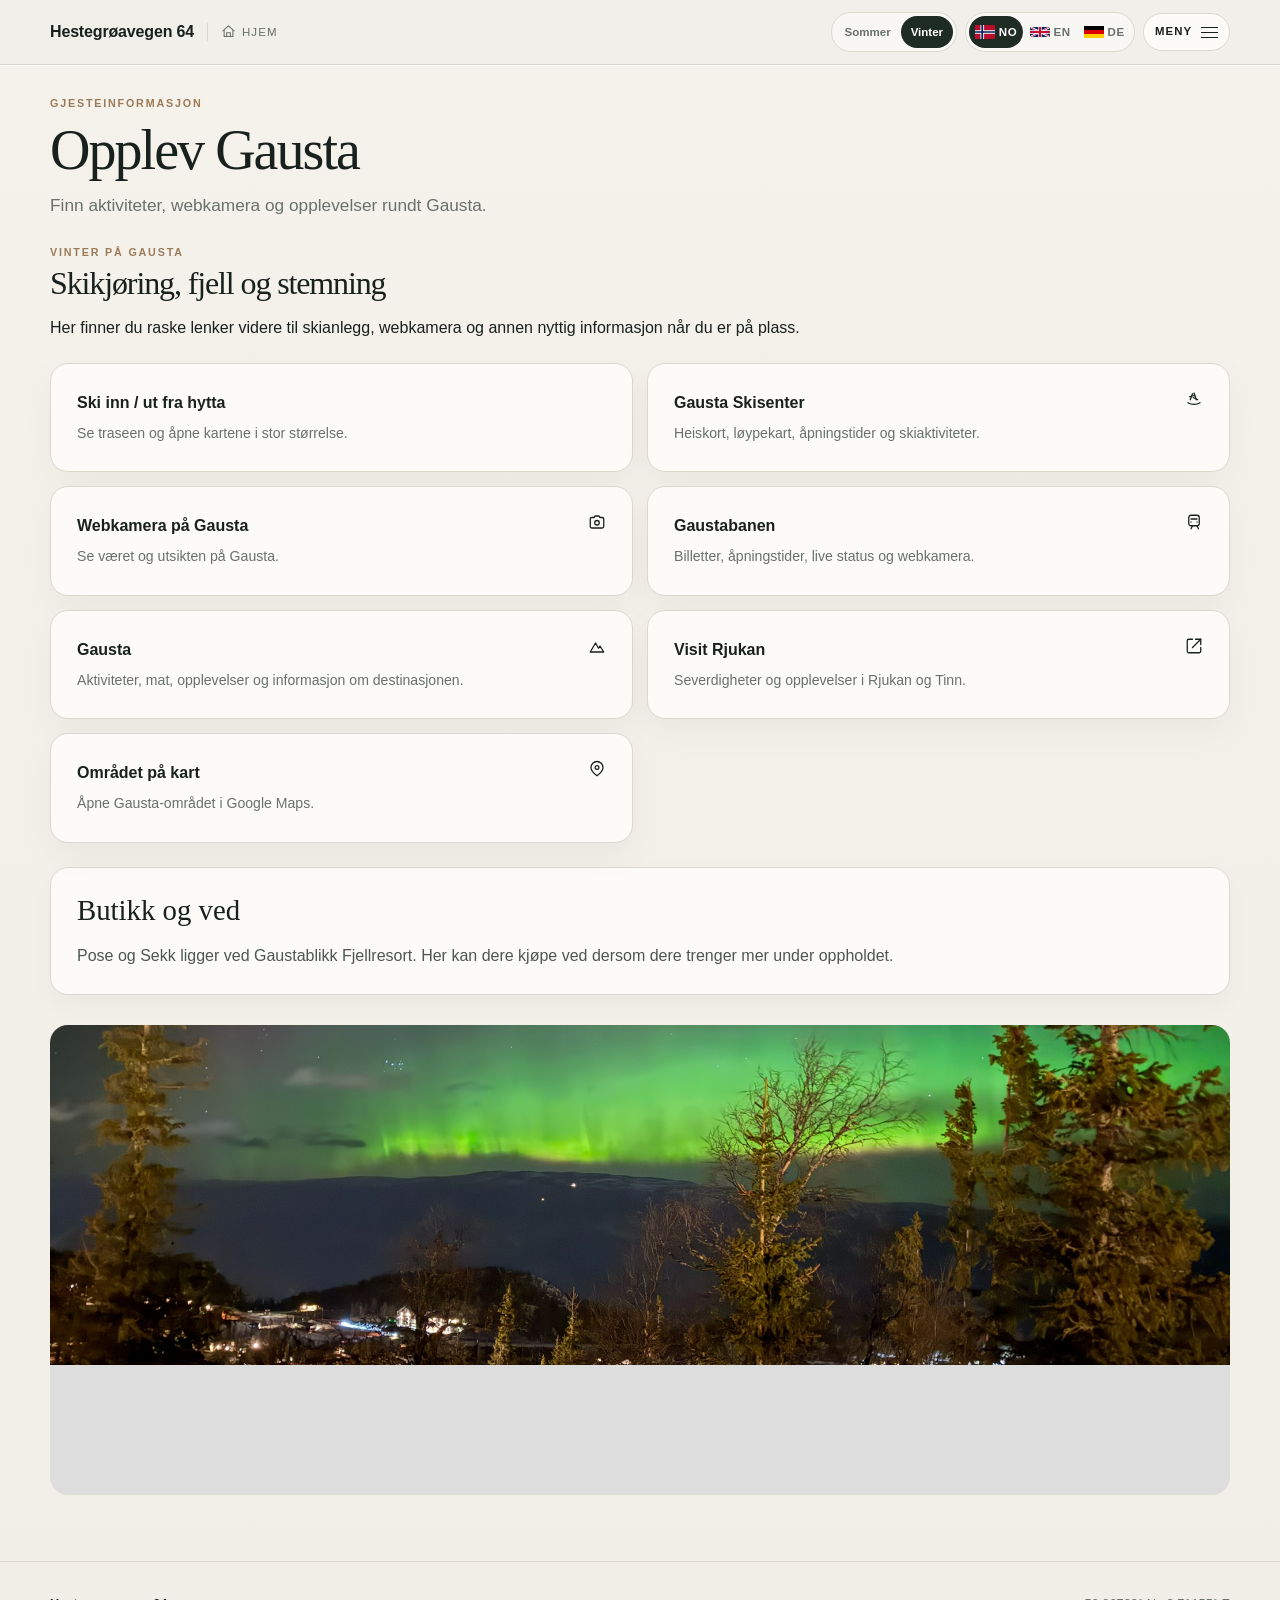
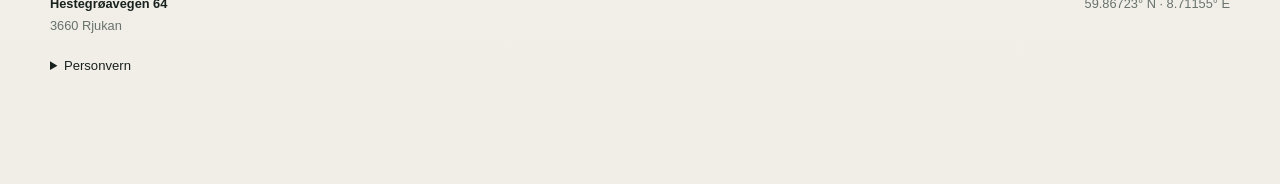
==== commit 653a0465: "Add files via upload" ====
--- a/area.html
+++ b/area.html
@@ -4,7 +4,7 @@
 <meta name="theme-color" content="#1d2a24">
 <title>Opplev Gausta · Hestegrøavegen 64</title>
 <meta name="description" content="Finn aktiviteter, webkamera og opplevelser rundt Gausta.">
-<link rel="stylesheet" href="site.css?v=22">
+<link rel="stylesheet" href="site.css?v=24">
 </head><body>
 
 <header class="topbar">
@@ -16,7 +16,7 @@
       <button class="season-btn" data-season="summer"><span data-no="Sommer" data-en="Summer" data-de="Sommer">Sommer</span></button>
       <button class="season-btn active" data-season="winter"><span data-no="Vinter" data-en="Winter" data-de="Winter">Vinter</span></button>
     </div>
-    <div class="lang-switch" role="group" aria-label="Språk" data-aria-no="Språk" data-aria-en="Language" data-aria-de="Sprache"><button type="button" class="lang active" data-lang="no" aria-label="Norsk" lang="no" aria-pressed="true"><span class="lang-flag" aria-hidden="true">🇳🇴</span><span>NO</span></button><button type="button" class="lang" data-lang="en" aria-label="English" lang="en" aria-pressed="false"><span class="lang-flag" aria-hidden="true">🇬🇧</span><span>EN</span></button><button type="button" class="lang" data-lang="de" aria-label="Deutsch" lang="de" aria-pressed="false"><span class="lang-flag" aria-hidden="true">🇩🇪</span><span>DE</span></button></div>
+    <div class="lang-switch" role="group" aria-label="Språk" data-aria-no="Språk" data-aria-en="Language" data-aria-de="Sprache"><button type="button" class="lang active" data-lang="no" aria-label="Norsk" lang="no" aria-pressed="true"><img class="lang-flag" src="flag-no.svg" alt="" aria-hidden="true" width="20" height="15"><span>NO</span></button><button type="button" class="lang" data-lang="en" aria-label="English" lang="en" aria-pressed="false"><img class="lang-flag" src="flag-gb.svg" alt="" aria-hidden="true" width="20" height="15"><span>EN</span></button><button type="button" class="lang" data-lang="de" aria-label="Deutsch" lang="de" aria-pressed="false"><img class="lang-flag" src="flag-de.svg" alt="" aria-hidden="true" width="20" height="15"><span>DE</span></button></div>
     <button class="menu-btn" id="menuBtn" aria-expanded="false" aria-controls="nav"><span class="menu-label" data-no="Meny" data-en="Menu" data-de="Menü">Meny</span><span class="hamb"><i></i><i></i><i></i></span></button>
   </div>
 </div>
@@ -72,8 +72,8 @@
     <div><strong>Hestegrøavegen 64</strong><span>3660 Rjukan</span></div>
     <div><span>59.86723° N · 8.71155° E</span></div>
   </div>
-<details class="wrap analytics-note"><summary><span  data-no="Personvern" data-en="Privacy" data-de="Datenschutz">Personvern</span></summary><p  data-no="Vi bruker GoatCounter til å se hvilke sider som blir brukt. En lenke med ref-kode lar oss knytte registrerte besøk til lenken vi har sendt. Referansen kan inneholde fornavn eller kallenavn og vises i statistikken." data-en="We use GoatCounter to see which pages are used. A link with a ref code lets us associate recorded visits with the link we sent. The reference may include a first name or nickname and appears in the statistics." data-de="Wir verwenden GoatCounter, um zu sehen, welche Seiten genutzt werden. Ein Link mit ref-Code ermöglicht es uns, erfasste Besuche dem versendeten Link zuzuordnen. Die Referenz kann einen Vornamen oder Spitznamen enthalten und erscheint in der Statistik.">Vi bruker GoatCounter til å se hvilke sider som blir brukt. En lenke med ref-kode lar oss knytte registrerte besøk til lenken vi har sendt. Referansen kan inneholde fornavn eller kallenavn og vises i statistikken.</p><button type="button" class="btn light" data-analytics-disable data-no="Ikke mål besøk fra denne nettleseren" data-en="Do not measure visits from this browser" data-de="Besuche dieses Browsers nicht erfassen">Ikke mål besøk fra denne nettleseren</button></details></footer>
+<details class="wrap analytics-note"><summary><span  data-no="Personvern" data-en="Privacy" data-de="Datenschutz">Personvern</span><span data-analytics-badge></span></summary><p  data-no="Vi bruker GoatCounter til å se hvilke sider som blir brukt. En lenke med ref-kode lar oss knytte registrerte besøk til lenken vi har sendt. Referansen kan inneholde fornavn eller kallenavn og vises i statistikken." data-en="We use GoatCounter to see which pages are used. A link with a ref code lets us associate recorded visits with the link we sent. The reference may include a first name or nickname and appears in the statistics." data-de="Wir verwenden GoatCounter, um zu sehen, welche Seiten genutzt werden. Ein Link mit ref-Code ermöglicht es uns, erfasste Besuche dem versendeten Link zuzuordnen. Die Referenz kann einen Vornamen oder Spitznamen enthalten und erscheint in der Statistik.">Vi bruker GoatCounter til å se hvilke sider som blir brukt. En lenke med ref-kode lar oss knytte registrerte besøk til lenken vi har sendt. Referansen kan inneholde fornavn eller kallenavn og vises i statistikken.</p><button type="button" class="btn light" data-analytics-disable data-no="Ikke mål besøk fra denne nettleseren" data-en="Do not measure visits from this browser" data-de="Besuche dieses Browsers nicht erfassen">Ikke mål besøk fra denne nettleseren</button><p data-analytics-status role="status" aria-live="polite"></p></details></footer>
 
-<script src="site.js?v=22"></script>
-<script src="analytics.js?v=22"></script>
+<script src="site.js?v=25"></script>
+<script src="analytics.js?v=23"></script>
 </body></html>
--- a/site.css
+++ b/site.css
@@ -181,7 +181,7 @@
 
 /* Three languages with flags; keep the existing mobile header compact. */
 .lang{display:flex;align-items:center;justify-content:center;gap:4px;width:54px;min-width:54px;padding:0 3px}
-.lang-flag{font-size:1rem;line-height:1;letter-spacing:0}
+.lang-flag{display:block;width:20px;height:15px;object-fit:contain;flex-shrink:0;border-radius:0;box-shadow:none;margin:0}
 @media(max-width:680px){.lang{width:50px;min-width:50px}.topbar-inner{column-gap:8px}.season-btn{padding:0 8px}.lang-switch{min-width:0}}
 @media(min-width:681px) and (max-width:1350px){
  .topbar-inner{height:64px}.nav{display:none;position:absolute;top:64px;left:0;right:0;background:var(--paper);border-bottom:1px solid var(--line);padding:16px 20px 22px;box-shadow:var(--shadow);grid-template-columns:1fr 1fr;gap:0}.nav.open{display:grid}.nav-mobile-title{display:block;grid-column:1/-1;padding:4px 8px 11px;margin-bottom:6px;border-bottom:1px solid var(--line);font-size:.67rem;text-transform:uppercase;letter-spacing:.13em;color:var(--muted)}.nav a{padding:12px 8px;border-bottom:1px solid var(--line)}.nav a:after{display:none}.menu-btn{display:flex}
@@ -331,3 +331,10 @@
 @media(max-width:680px){.fire-alarm-layout{grid-template-columns:1fr}.fire-alarm-layout img{max-height:420px}}
 
 .analytics-note{margin-top:20px;font-size:.82rem}.analytics-note summary{cursor:pointer;min-height:32px}.analytics-note p{max-width:70ch}.analytics-note button{font-size:.82rem}
+
+.analytics-note [role="switch"]{border:2px solid currentColor;min-height:44px;white-space:normal;text-align:left}
+.analytics-note [role="switch"][aria-checked="false"]{background:#e6eee8;color:#23412d}
+.analytics-note [data-analytics-badge]{font-size:.75rem}
+.analytics-note [data-analytics-status]:empty{display:none}
+
+#measurement-toggle{min-height:44px;white-space:normal}#measurement-toggle[aria-checked="false"]{background:#e6eee8;color:#23412d;border:2px solid #23412d}
